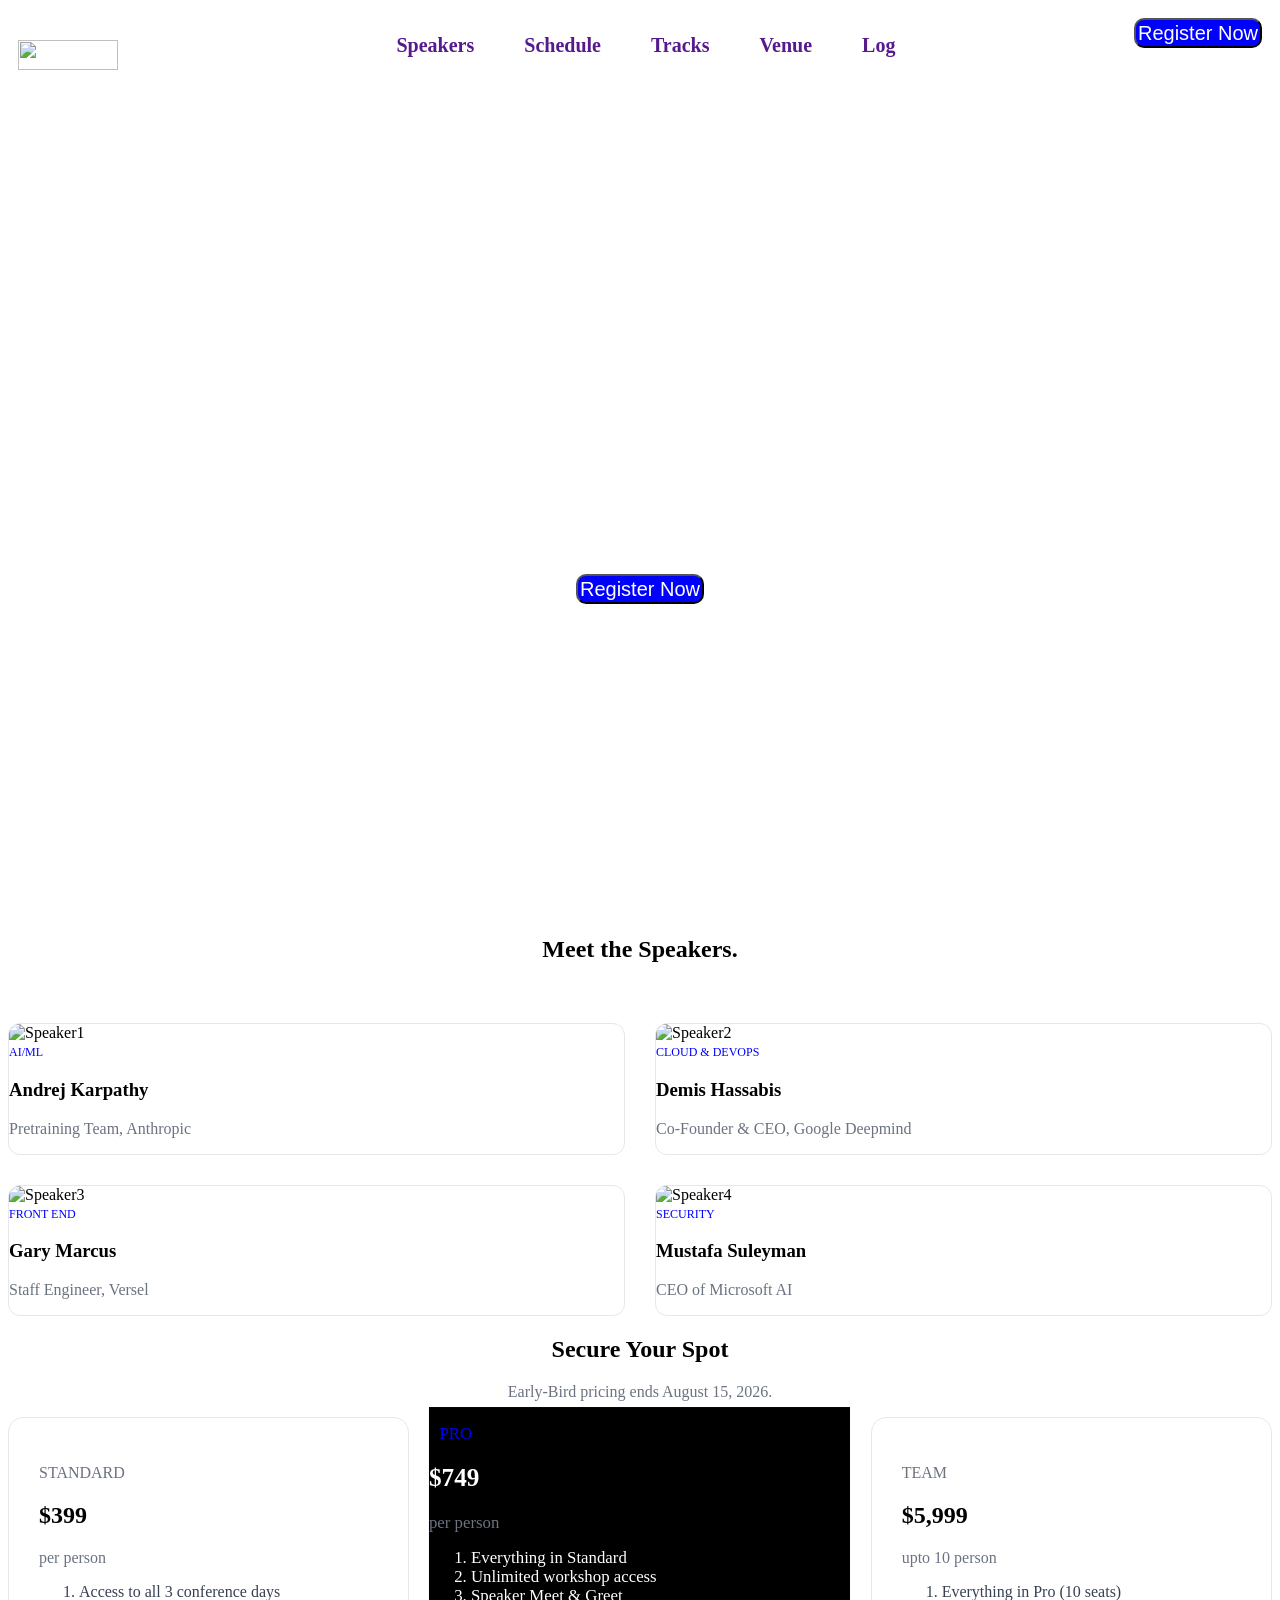
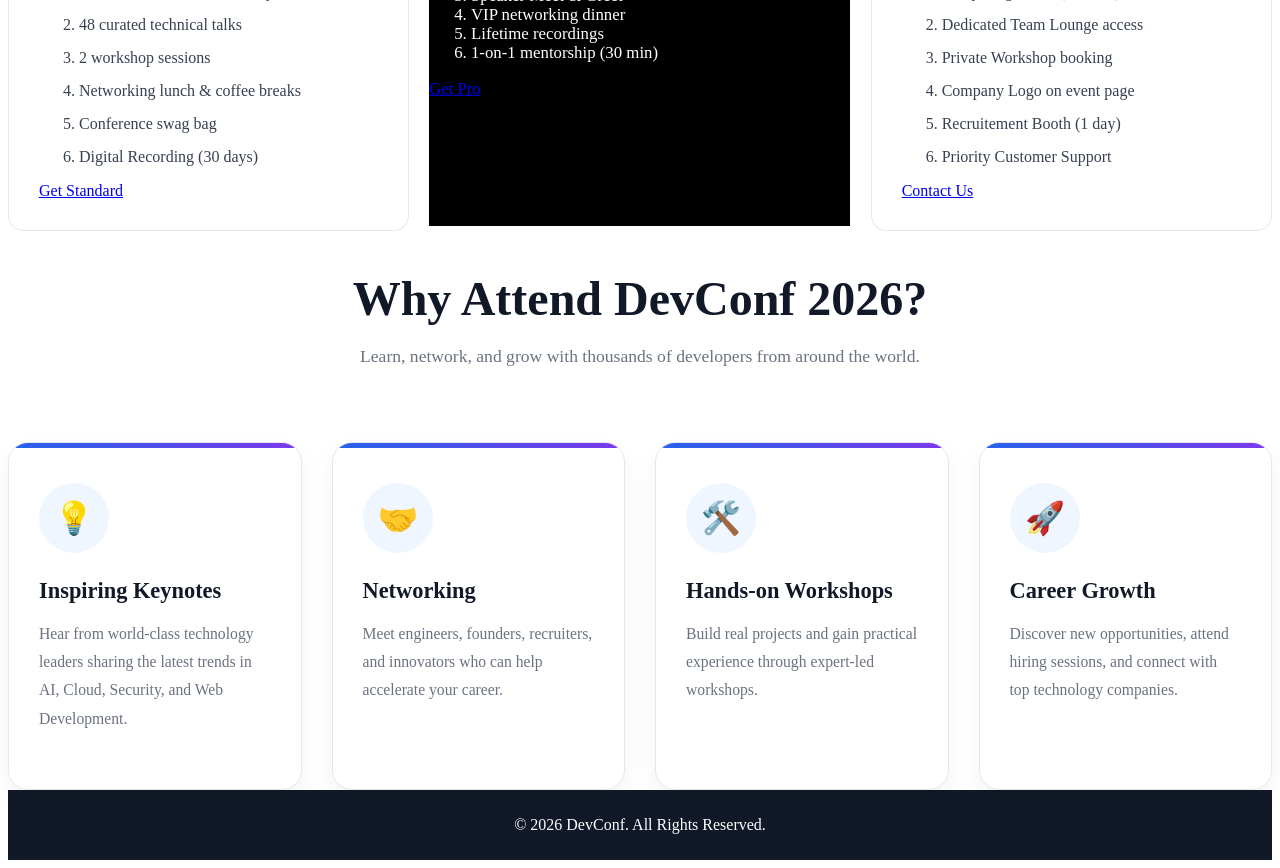
==== index.html @ b6ef661a "first commit" ====
<!DOCTYPE html>
<html lang="en">
<head>
    <meta charset="UTF-8">
    <meta name="viewport" content="width=device-width, initial-scale=1.0">
    <title>Development Conference 2026</title>
    <link rel="preconnect" href="https://fonts.googleapis.com">
<link rel="preconnect" href="https://fonts.gstatic.com" crossorigin>
<link href="https://fonts.googleapis.com/css2?family=Open+Sans:ital,wght@0,300..800;1,300..800&display=swap" rel="stylesheet">
    
<link rel="stylesheet" href="style.css">
</head>


<body>
    <!--Navbar Section -->
    <header>
        <div class="navbar">
            <nav>
                <h5><img src="./image/logo.png" alt "logo"></h5>
                <ul>
                    <li><a href="">Speakers</a></li>
                    <li><a href="">Schedule</a></li>
                    <li><a href="">Tracks</a></li>
                    <li><a href="">Venue</a></li>
                    <li><a href="">Log</a></li>
                </ul>
                <button>Register Now</button>
            </nav>
        </div>
    </header>

    <!--Navbar section ends-->

</section>

<!-- Banner (Hero Section)-->

     <section class="banner">
        <div class="banner-content">
            <h1>Code. <i> Connect.</i> Create</h1>
            <p class="paragraph-content">
                Join 4,000+ engineers, founders, and builders at the premier developer
                conference of 2026. Three days of cutting-edge talks, hands-on workshops, 
                and meaningful connections.</p>               
                <button>Register Now</button>
            
        </div>
    </section>

     <!-- Banner (Hero Section) Ends-->


<!-- Speaker Section-->
<section>
    <div>
        <h1 class="meet">Meet the Speakers.</h2>
        <div class="speaker-grid">
        
            <!--Speaker 1-->                
                <div class="speaker-column">
                    <img src="image/andrej.png" alt="Speaker1">
                    <div class="speaker-info">
                        <small>AI/ML</small>
                        <h3>Andrej Karpathy</h3>
                        <p>Pretraining Team, Anthropic</p>
                    </div>
                </div>

 <!--Speaker 2-->                
                <div class="speaker-column">
                    <img src="image/demis.png" alt="Speaker2">
                    <div class="speaker-info">
                        <small>CLOUD & DEVOPS</small>
                        <h3>Demis Hassabis</h3>
                        <p>Co-Founder & CEO, Google Deepmind</p>
                    </div>
                </div>

<!--Speaker 3-->                
                <div class="speaker-column">
                    <img src="image/gary.png" alt="Speaker3">
                    <div class="speaker-info">
                        <small>FRONT END</small>
                        <h3>Gary Marcus</h3>
                            <p>Staff Engineer, Versel</p>
                    </div>
                </div>
        <!--Speaker 4-->                
                <div class="speaker-column">
                    <img src="image/mustafa.png" alt="Speaker4">
                    <div class="speaker-info">
                        <small>SECURITY</small>
                        <h3>Mustafa Suleyman</h3>
                            <p>CEO of Microsoft AI</p>
                    </div>
                </div>


      </div>
    </div>
</section>
<!-- Speaker Section Ends-->

<!-- Pricing Section-->

<section>
    <div>
        <h1 class="center"> Secure Your Spot</h1>
        <p class="center-s">Early-Bird pricing ends August 15, 2026.</p>

            <div class="price-grid">

                <!-- Standard -->

                <div class="price-card">
                    <p><span class="highlight">STANDARD</span></p>
                    <h2>$399</h2>
                    <p><span class="highlight">per person</span>  </p>
                    <ol>
                        <li>Access to all 3 conference days</li>
                        <li>48 curated technical talks</li>
                        <li>2 workshop sessions</li>
                        <li>Networking lunch & coffee breaks</li>
                        <li>Conference swag bag</li>
                      <li>Digital Recording (30 days)</li>

                      </ol>

                    <a href="#"> Get Standard</a>

                </div>

  <!-- Pro -->

                <div class="back-black"> 
                     <p><span class="highlight-blue">PRO</span></p>
                    <h2>$749</h2>
                    <p><span class="highlight">per person</span>  </p>
                    
                    <ol>
                        <li>Everything in Standard</li>
                        <li>Unlimited workshop access</li>
                        <li>Speaker Meet & Greet</li>
                        <li>VIP networking dinner</li>
                        <li>Lifetime recordings</li>
                         <li>1-on-1 mentorship (30 min)</li>
                    </ol>
                    <a href="#"> Get Pro</a>

                </div>
<!-- TEAM-->

                <div class="price-card">
                     <p><span class="highlight">TEAM</span></p>
                    <h2>$5,999</h2>
                    <p><span class="highlight">upto 10 person</span>  </p>
                <ol>
                        <li>Everything in Pro (10 seats)</li>
                        <li>Dedicated Team Lounge access</li>
                        <li>Private Workshop booking</li>
                        <li>Company Logo on event page</li>
                         <li>Recruitement Booth (1 day)</li>
                        <li>Priority Customer Support</li>
                    </ol>               
                    <a href="#"> Contact Us</a>
                </div>

    </div>
</section>
<!-- Pricing Section-->

<!----Creative Section-->
<section class="why-attend">
    <div class="container">

        <div class="section-title">
            <h2>Why Attend DevConf 2026?</h2>
            <p>Learn, network, and grow with thousands of developers from around the world.</p>
        </div>

        <div class="benefits">

            <div class="benefit-card">
                <div class="icon">💡</div>
                <h3>Inspiring Keynotes</h3>
                <p>Hear from world-class technology leaders sharing the latest trends in AI, Cloud, Security, and Web Development.</p>
            </div>

            <div class="benefit-card">
                <div class="icon">🤝</div>
                <h3>Networking</h3>
                <p>Meet engineers, founders, recruiters, and innovators who can help accelerate your career.</p>
            </div>

            <div class="benefit-card">
                <div class="icon">🛠️</div>
                <h3>Hands-on Workshops</h3>
                <p>Build real projects and gain practical experience through expert-led workshops.</p>
            </div>

            <div class="benefit-card">
                <div class="icon">🚀</div>
                <h3>Career Growth</h3>
                <p>Discover new opportunities, attend hiring sessions, and connect with top technology companies.</p>
            </div>

        </div>

    </div>
</section>

<!---Creative Section ends-->


<!---Footer-->
<footer>
        <div>
            <p>
                © 2026 DevConf. All Rights Reserved.
            </p>
</div>
</footer>

<!---Footer Ends here-->
</body>
</html>
---- style.css ----
nav {
  background-color: #ffffff;
  display: flex;
  justify-content: space-between;
  padding: 10px 10px;
}

.navbar h5 img {
  width: 100px;
  height: 30px;
}

ul {
  display: flex;
  justify-content: space-around;
  color: #000000;
  background-color: #ffffff;
  list-style: none;
  gap: 50px;
}

ul li a {
  text-decoration: none;
  font-weight: bold;
  font-size: 20px;
}
button {
  height: 30px;
  background-color: blue;
  color: white;
  border-radius: 10px;
  font-size: 20px;
  padding: 2px 2px 2px 2px;
}
.banner {
  background-image: url(./image/banner.jpg);
  background-size: cover;
  background-repeat: no-repeat;
  justify-content: center;
  align-items: center;
  height: 90vh;
  width: 100%;
  position: relative;
  display: flex;
  text-align: center;
}
.banner-content {
  justify-content: center;
  align-items: center;
  color: white;
  position: absolute;
}
.paragraph-content {
  font-size: 20px;
  color: white;
  text-align: center;
  position: relative;
  max-width: 600px;
  z-index: 1;
}

.speaker-grid {
  margin-top: 60px;
  display: grid;
  grid-template-columns: repeat(2, 1fr);
  gap: 30px;
}
.meet {
  display: flex;
  justify-content: center;
  font-style: bold;
}

.speaker-column {
  border: 1px solid #e5e7eb;
  border-radius: 12px;
  overflow: hidden;
  transition: 0.3s;
}
small {
  font-size: 12px;
  color: blue;
}
speaker-info {
  padding: 25px;
}
.speaker-info p {
  color: #6b7280;
}

.price-grid {
  display: grid;
  grid-template-columns: repeat(3, 1fr);
  gap: 30px;
}
.price-card {
  background: #ffffff;
  border-radius: 15px;
  padding: 30px;
  border: 1px solid #e5e7eb;
}

.price-card ul {
  margin-bottom: 30px;
}

.price-card li {
  margin-bottom: 15px;
  color: #374151;
}
.back-black {
  margin-bottom: 15px;
  background-color: black;
  color: white;
  transform: scale(1.05);
}

.center {
  text-align: center;
}
.center-s {
  text-align: center;
  color: #6b7280;
}
.highlight {
  color: #6b7280;
  text-align: left;
}
.highlight-blue {
  color: blue;
  text-align: left;
  margin: 10px;
}
footer{
    background:#111827;
    color:#fff;
    text-align:center;
    padding:10px;
}


<!--------------creative-----------!>

/* ==========================
   WHY ATTEND SECTION
========================== */

.why-attend{
    padding:100px 8%;
    background:linear-gradient(180deg,#ffffff,#f7f9fc);
}

.why-attend .section-title{
    text-align:center;
    margin-bottom:70px;
}

.why-attend .section-title h2{
    font-size:3rem;
    color:#111827;
    margin-bottom:15px;
    font-weight:700;
}

.why-attend .section-title p{
    max-width:650px;
    margin:auto;
    color:#6b7280;
    font-size:1.1rem;
    line-height:1.8;
}

/* Cards */

.benefits{
    display:grid;
    grid-template-columns:repeat(auto-fit,minmax(260px,1fr));
    gap:30px;
}

.benefit-card{
    position:relative;
    overflow:hidden;

    padding:40px 30px;

    background:#ffffff;
    border-radius:20px;

    border:1px solid #e5e7eb;

    transition:.4s ease;

    box-shadow:
        0 10px 25px rgba(0,0,0,.05);
}

/* Gradient border */

.benefit-card::before{

    content:"";

    position:absolute;

    left:0;
    top:0;

    width:100%;
    height:5px;

    background:linear-gradient(
        90deg,
        #2563eb,
        #7c3aed
    );
}

/* Hover */

.benefit-card:hover{

    transform:translateY(-10px);

    box-shadow:
        0 20px 45px rgba(37,99,235,.15);
}

/* Icon */

.icon{

    width:70px;
    height:70px;

    display:flex;
    justify-content:center;
    align-items:center;

    font-size:2rem;

    color:#2563eb;

    background:#eff6ff;

    border-radius:50%;

    margin-bottom:25px;
}

.benefit-card h3{

    margin-bottom:15px;

    font-size:1.4rem;

    color:#111827;
}

.benefit-card p{

    color:#6b7280;

    line-height:1.8;

    font-size:.98rem;
}

/* Responsive */

@media(max-width:768px){

    .why-attend{

        padding:70px 25px;
    }

    .why-attend .section-title h2{

        font-size:2.3rem;
    }

}
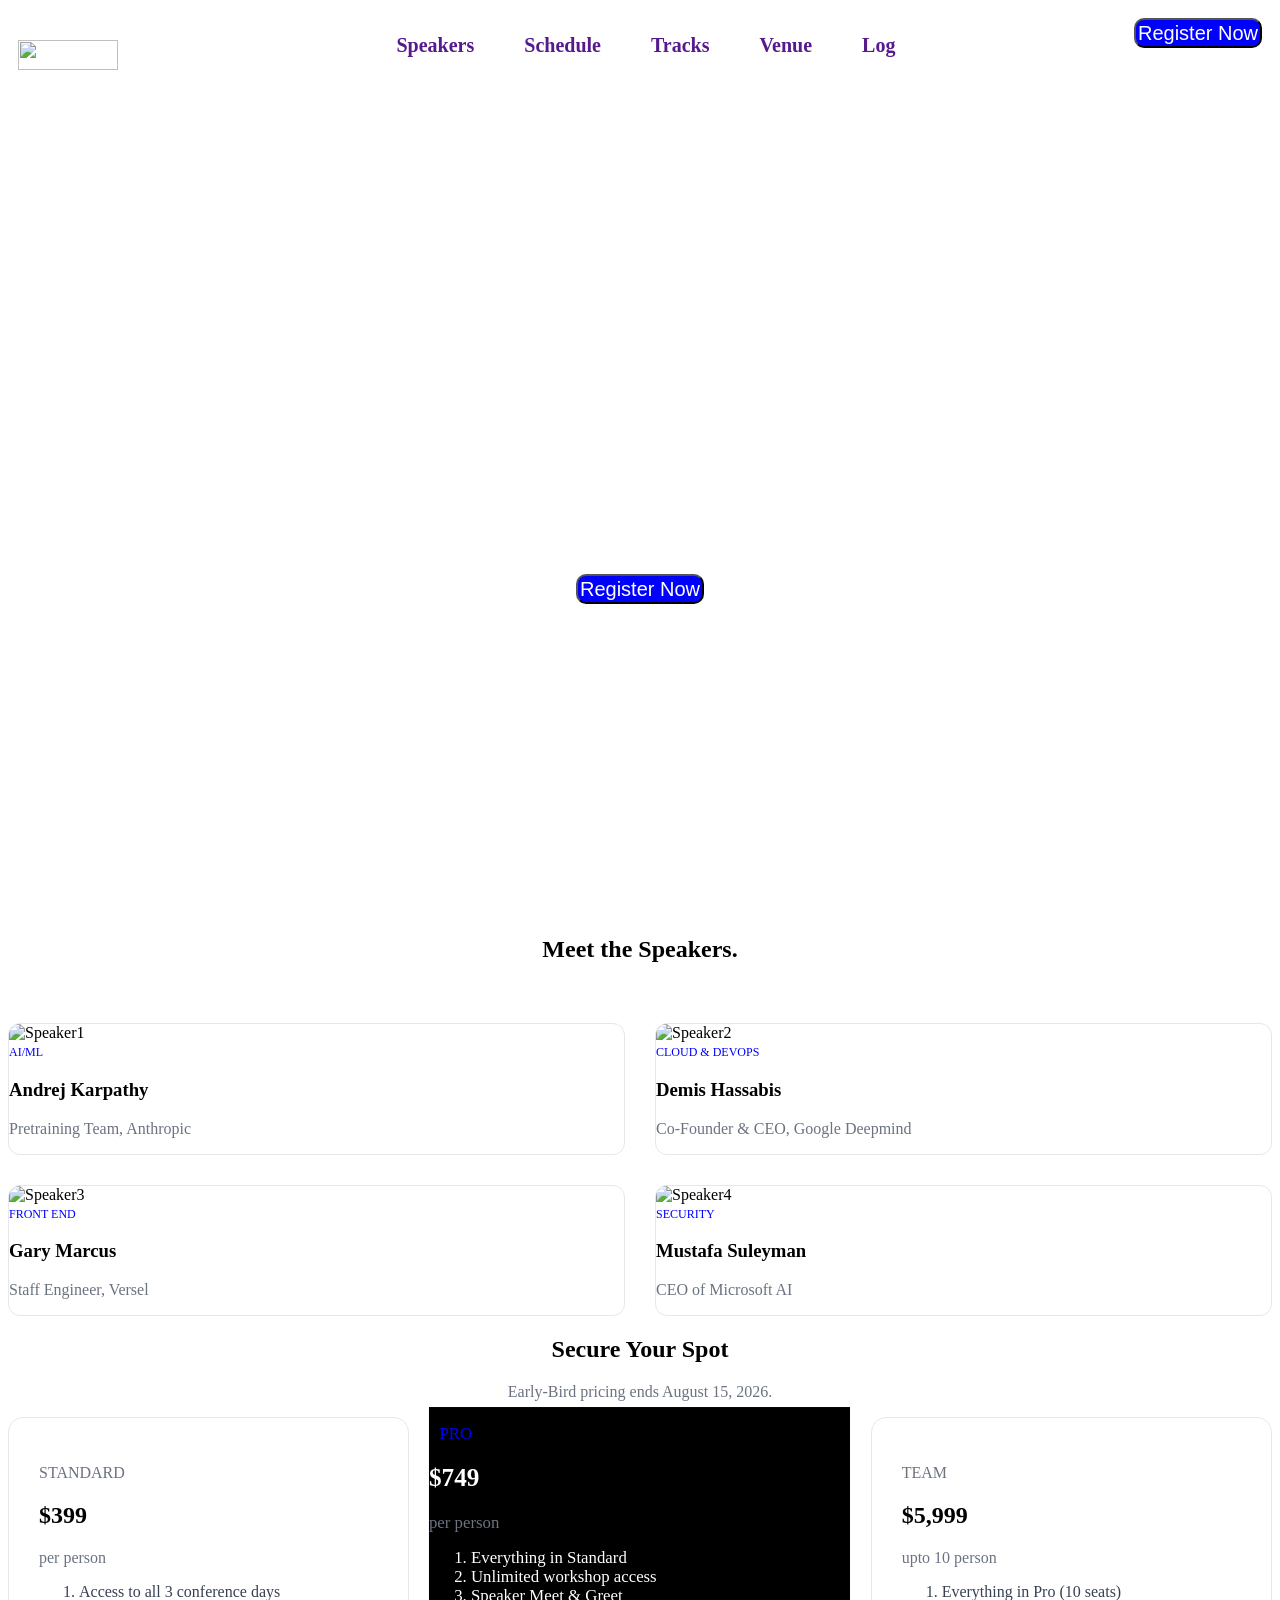
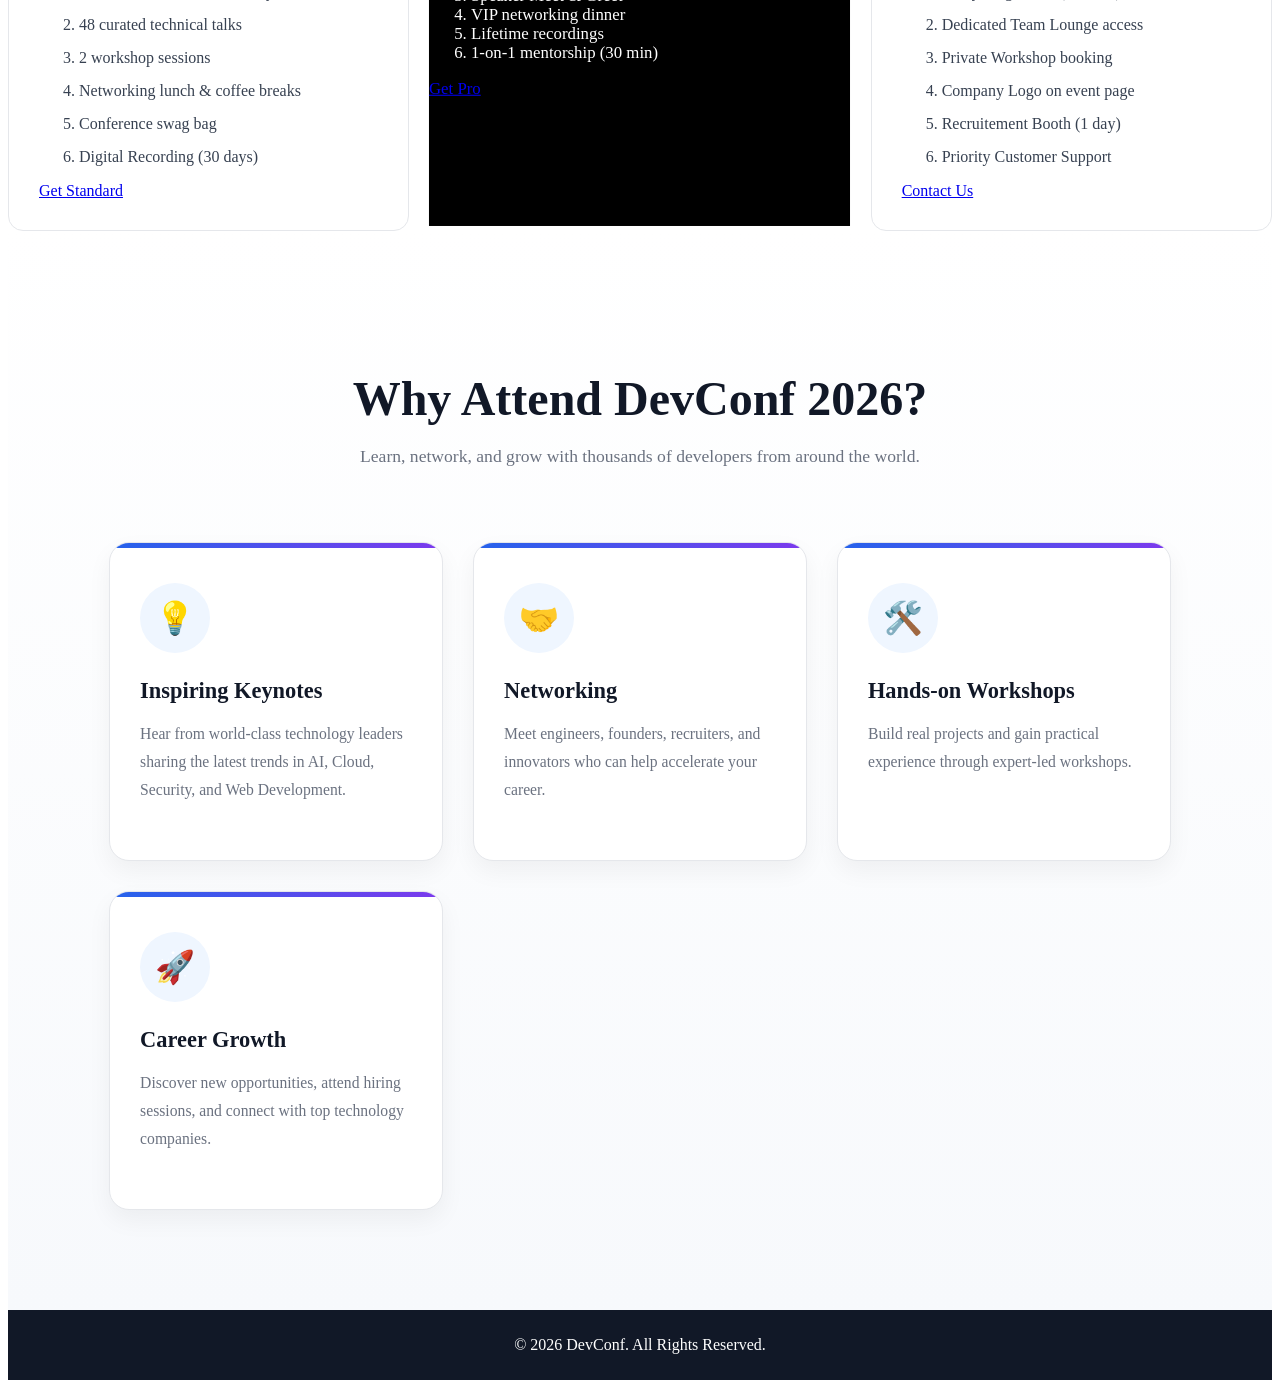
==== commit d394c1cd: "first commit" ====
--- a/index.html
+++ b/index.html
@@ -8,7 +8,7 @@
 <link rel="preconnect" href="https://fonts.gstatic.com" crossorigin>
 <link href="https://fonts.googleapis.com/css2?family=Open+Sans:ital,wght@0,300..800;1,300..800&display=swap" rel="stylesheet">
     
-<link rel="stylesheet" href="style.css">
+<link rel="stylesheet" href="./style.css">
 </head>
 
 
@@ -59,7 +59,7 @@
         
             <!--Speaker 1-->                
                 <div class="speaker-column">
-                    <img src="image/andrej.png" alt="Speaker1">
+                    <img src="./image/andrej.png" alt="Speaker1">
                     <div class="speaker-info">
                         <small>AI/ML</small>
                         <h3>Andrej Karpathy</h3>
@@ -69,7 +69,7 @@
 
  <!--Speaker 2-->                
                 <div class="speaker-column">
-                    <img src="image/demis.png" alt="Speaker2">
+                    <img src="./image/demis.png" alt="Speaker2">
                     <div class="speaker-info">
                         <small>CLOUD & DEVOPS</small>
                         <h3>Demis Hassabis</h3>
@@ -79,7 +79,7 @@
 
 <!--Speaker 3-->                
                 <div class="speaker-column">
-                    <img src="image/gary.png" alt="Speaker3">
+                    <img src="./image/gary.png" alt="Speaker3">
                     <div class="speaker-info">
                         <small>FRONT END</small>
                         <h3>Gary Marcus</h3>
@@ -88,7 +88,7 @@
                 </div>
         <!--Speaker 4-->                
                 <div class="speaker-column">
-                    <img src="image/mustafa.png" alt="Speaker4">
+                    <img src="./image/mustafa.png" alt="Speaker4">
                     <div class="speaker-info">
                         <small>SECURITY</small>
                         <h3>Mustafa Suleyman</h3>
--- a/style.css
+++ b/style.css
@@ -139,7 +139,7 @@
 }
 
 
-<!--------------creative-----------!>
+
 
 /* ==========================
    WHY ATTEND SECTION
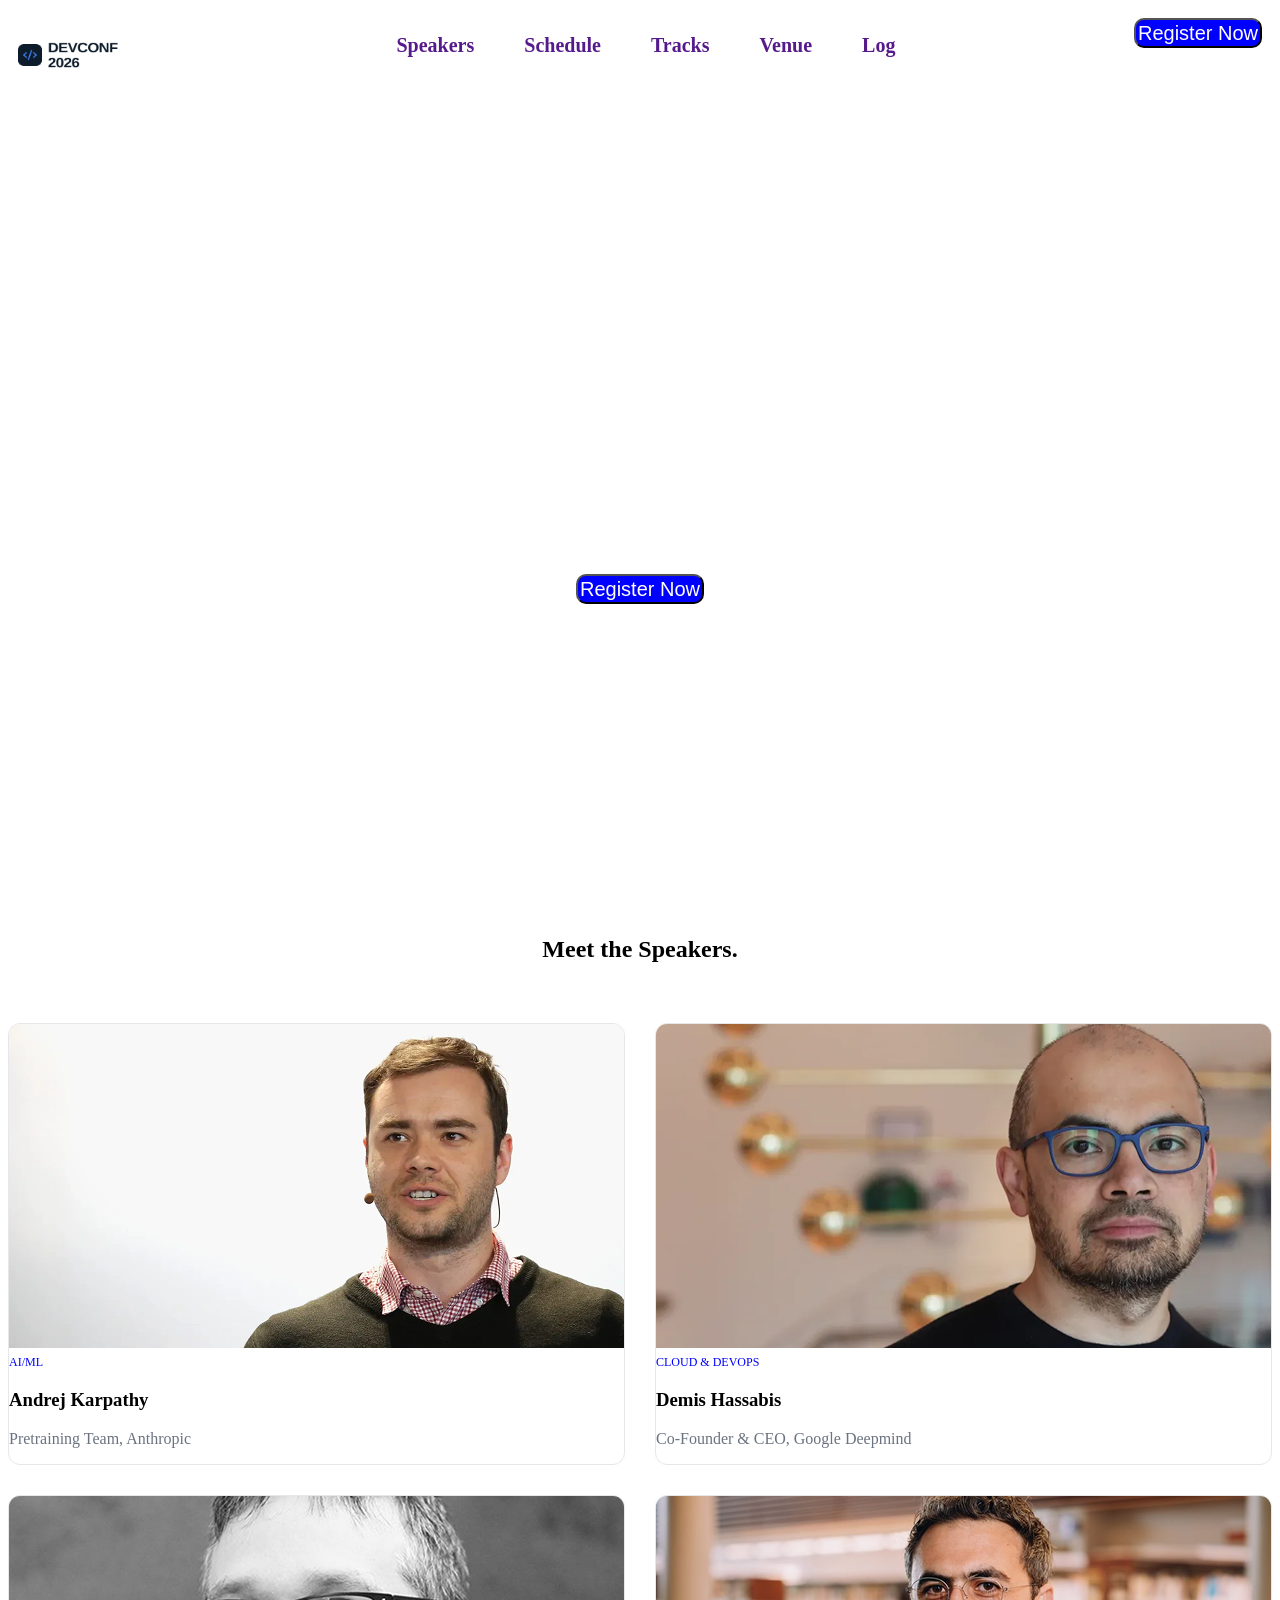
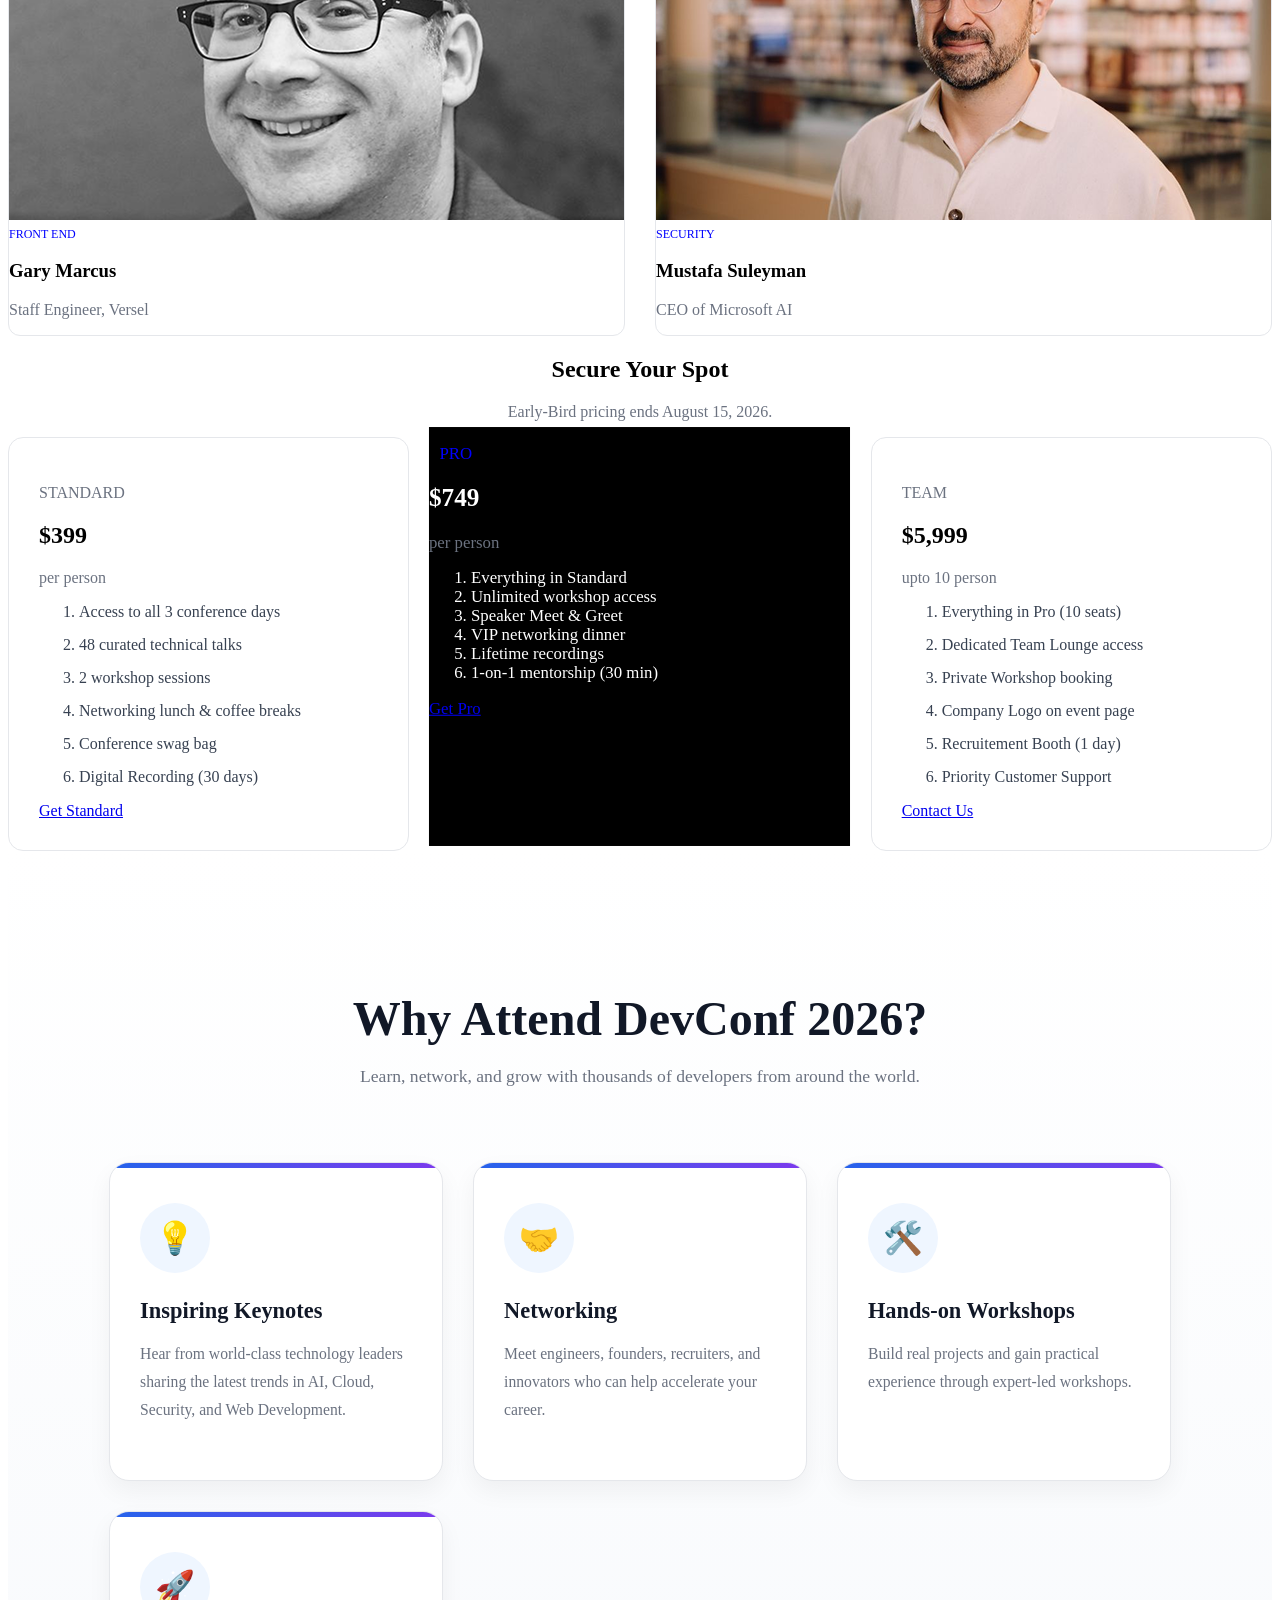
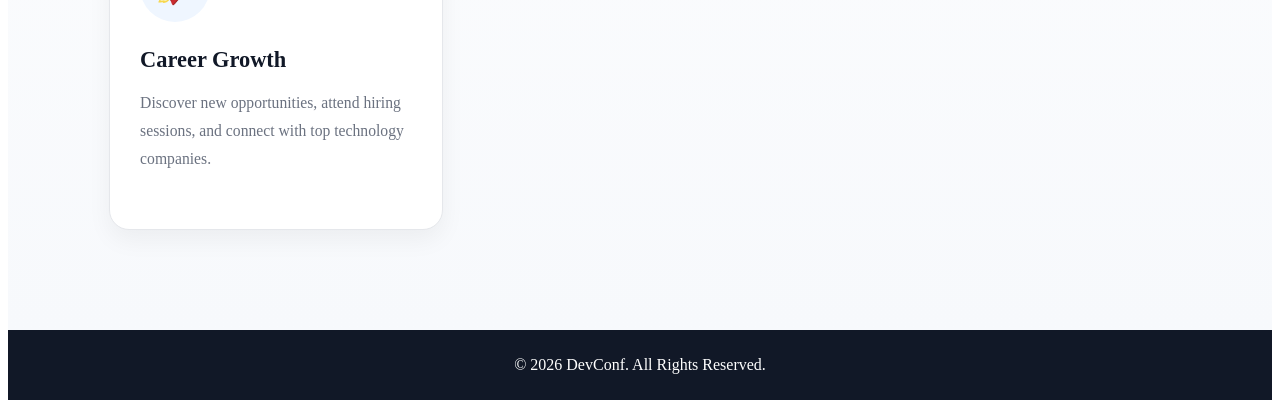
==== commit 5ca31f37: "first commit" ====
--- a/index.html
+++ b/index.html
@@ -17,7 +17,7 @@
     <header>
         <div class="navbar">
             <nav>
-                <h5><img src="./image/logo.png" alt "logo"></h5>
+                <h5><img src="./Image/logo.png" alt "logo"></h5>
                 <ul>
                     <li><a href="">Speakers</a></li>
                     <li><a href="">Schedule</a></li>
@@ -59,7 +59,7 @@
         
             <!--Speaker 1-->                
                 <div class="speaker-column">
-                    <img src="./image/andrej.png" alt="Speaker1">
+                    <img src="./Image/andrej.png" alt="Speaker1">
                     <div class="speaker-info">
                         <small>AI/ML</small>
                         <h3>Andrej Karpathy</h3>
@@ -69,7 +69,7 @@
 
  <!--Speaker 2-->                
                 <div class="speaker-column">
-                    <img src="./image/demis.png" alt="Speaker2">
+                    <img src="./Image/demis.png" alt="Speaker2">
                     <div class="speaker-info">
                         <small>CLOUD & DEVOPS</small>
                         <h3>Demis Hassabis</h3>
@@ -79,7 +79,7 @@
 
 <!--Speaker 3-->                
                 <div class="speaker-column">
-                    <img src="./image/gary.png" alt="Speaker3">
+                    <img src="./Image/gary.png" alt="Speaker3">
                     <div class="speaker-info">
                         <small>FRONT END</small>
                         <h3>Gary Marcus</h3>
@@ -88,7 +88,7 @@
                 </div>
         <!--Speaker 4-->                
                 <div class="speaker-column">
-                    <img src="./image/mustafa.png" alt="Speaker4">
+                    <img src="./Image/mustafa.png" alt="Speaker4">
                     <div class="speaker-info">
                         <small>SECURITY</small>
                         <h3>Mustafa Suleyman</h3>
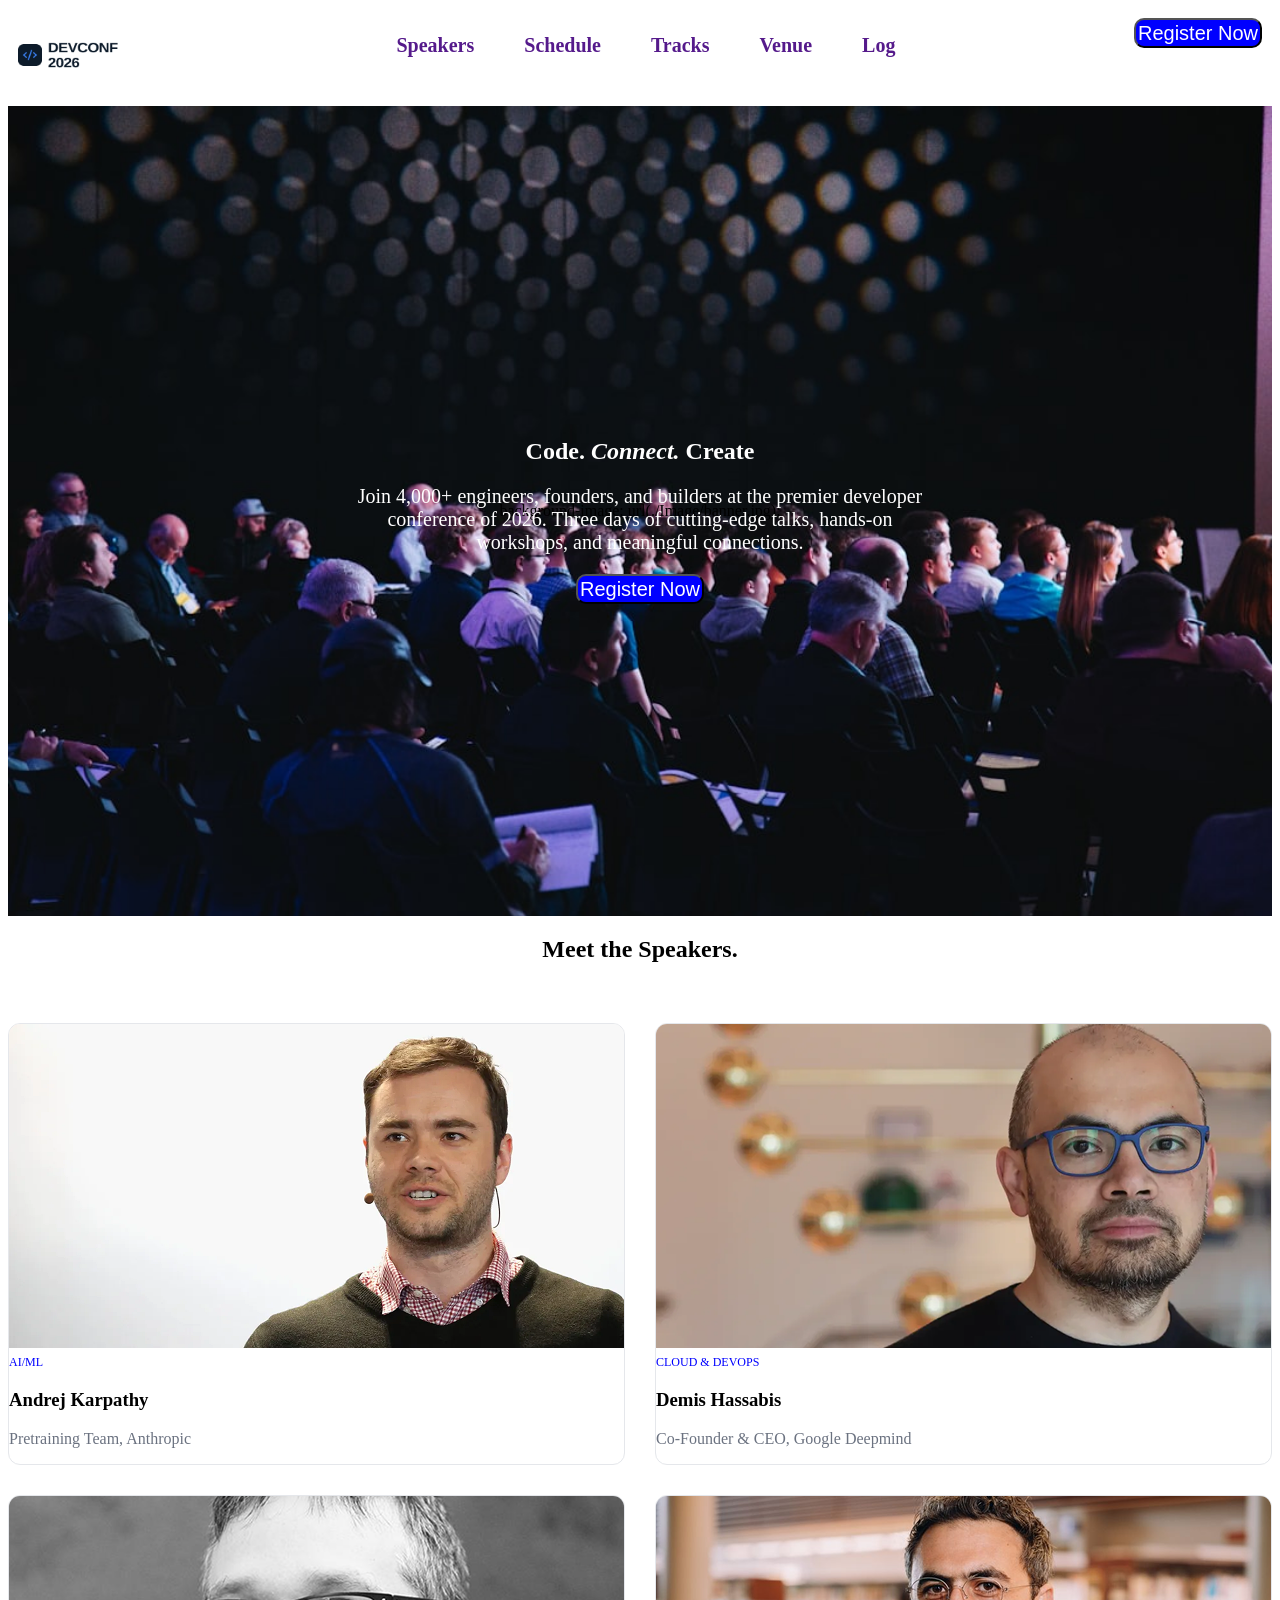
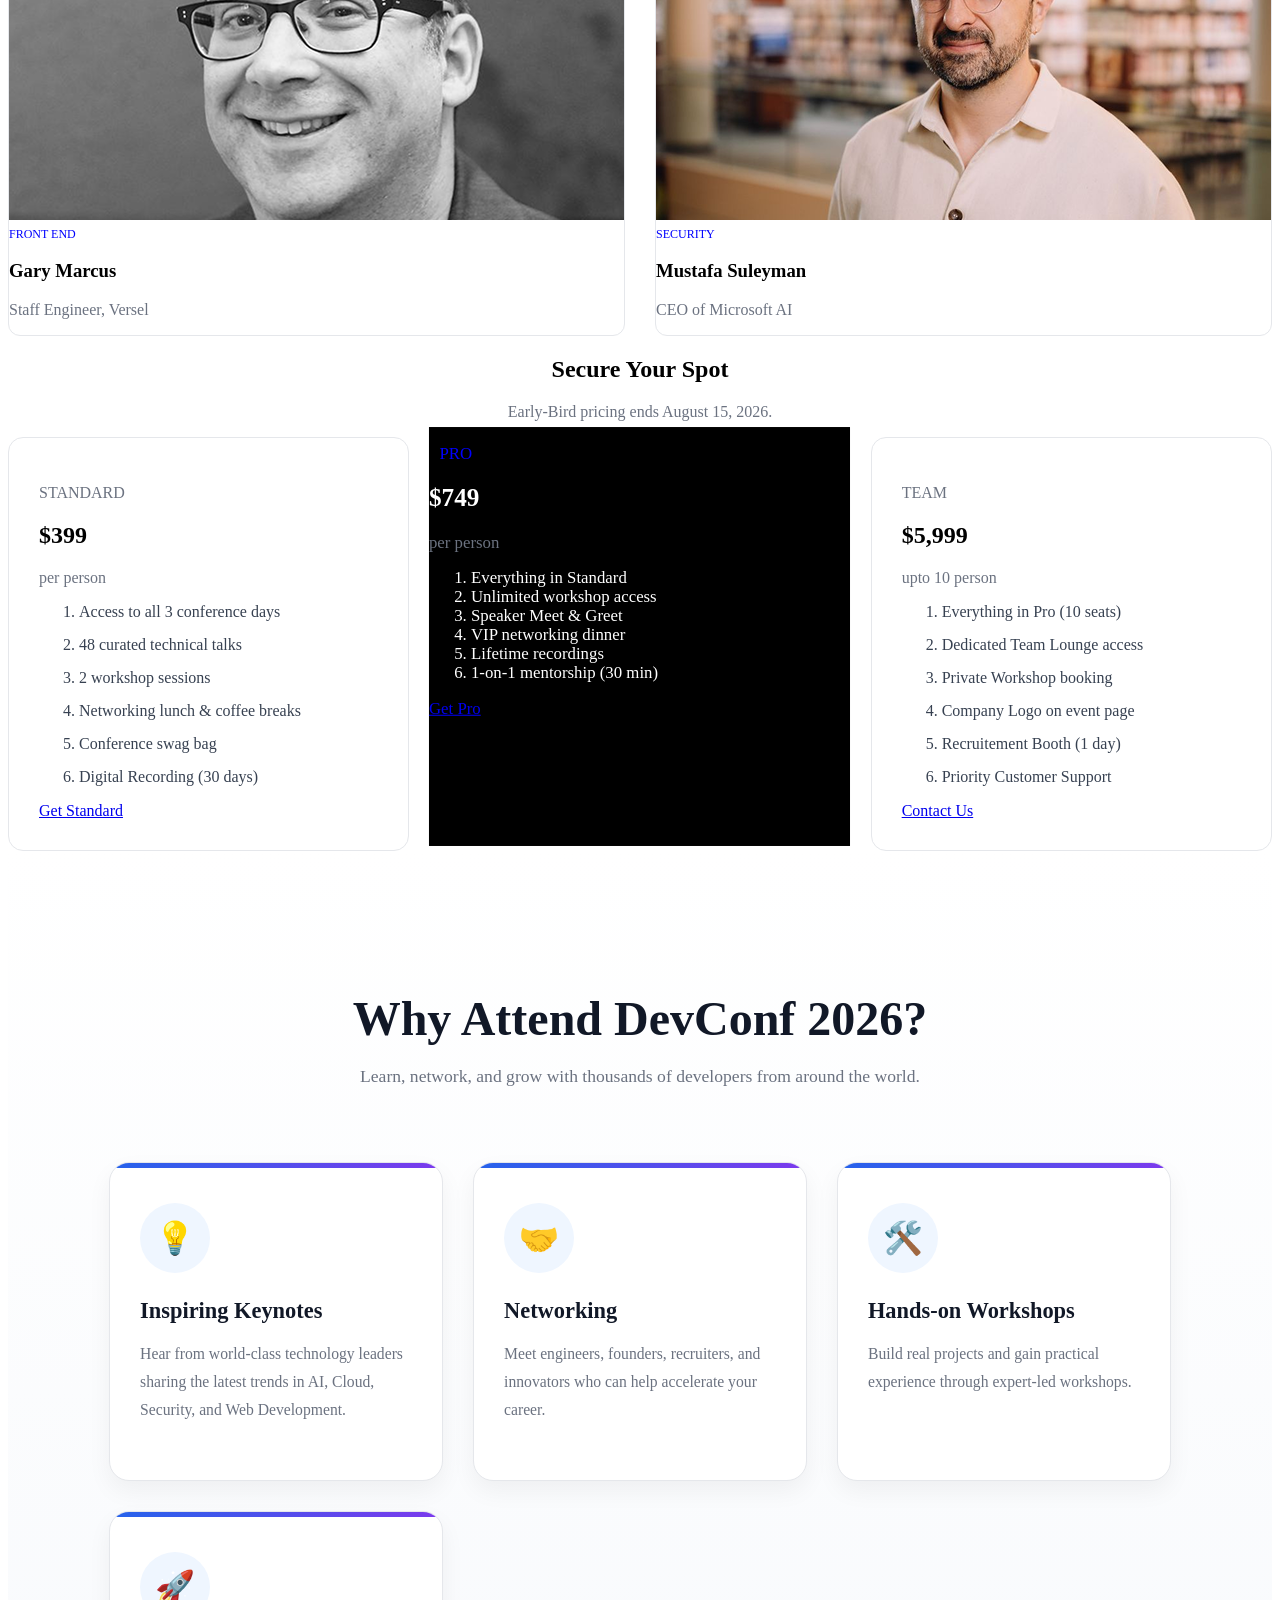
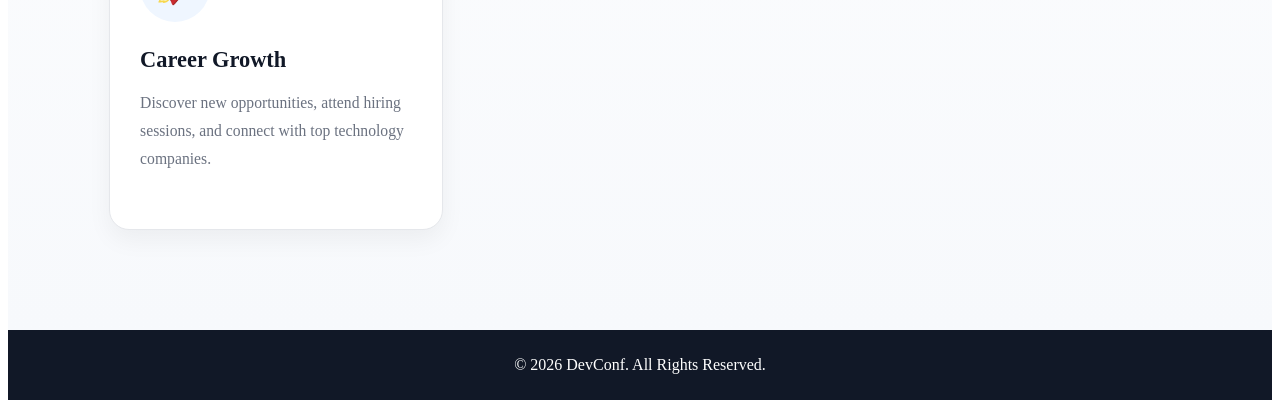
==== commit 543f8a1b: "first commit" ====
--- a/index.html
+++ b/index.html
@@ -37,6 +37,7 @@
 <!-- Banner (Hero Section)-->
 
      <section class="banner">
+        background-image: url(./Image/banner.jpg);
         <div class="banner-content">
             <h1>Code. <i> Connect.</i> Create</h1>
             <p class="paragraph-content">
--- a/style.css
+++ b/style.css
@@ -33,7 +33,7 @@
   padding: 2px 2px 2px 2px;
 }
 .banner {
-  background-image: url(./image/banner.jpg);
+  background-image: url(./Image/banner.jpg);
   background-size: cover;
   background-repeat: no-repeat;
   justify-content: center;
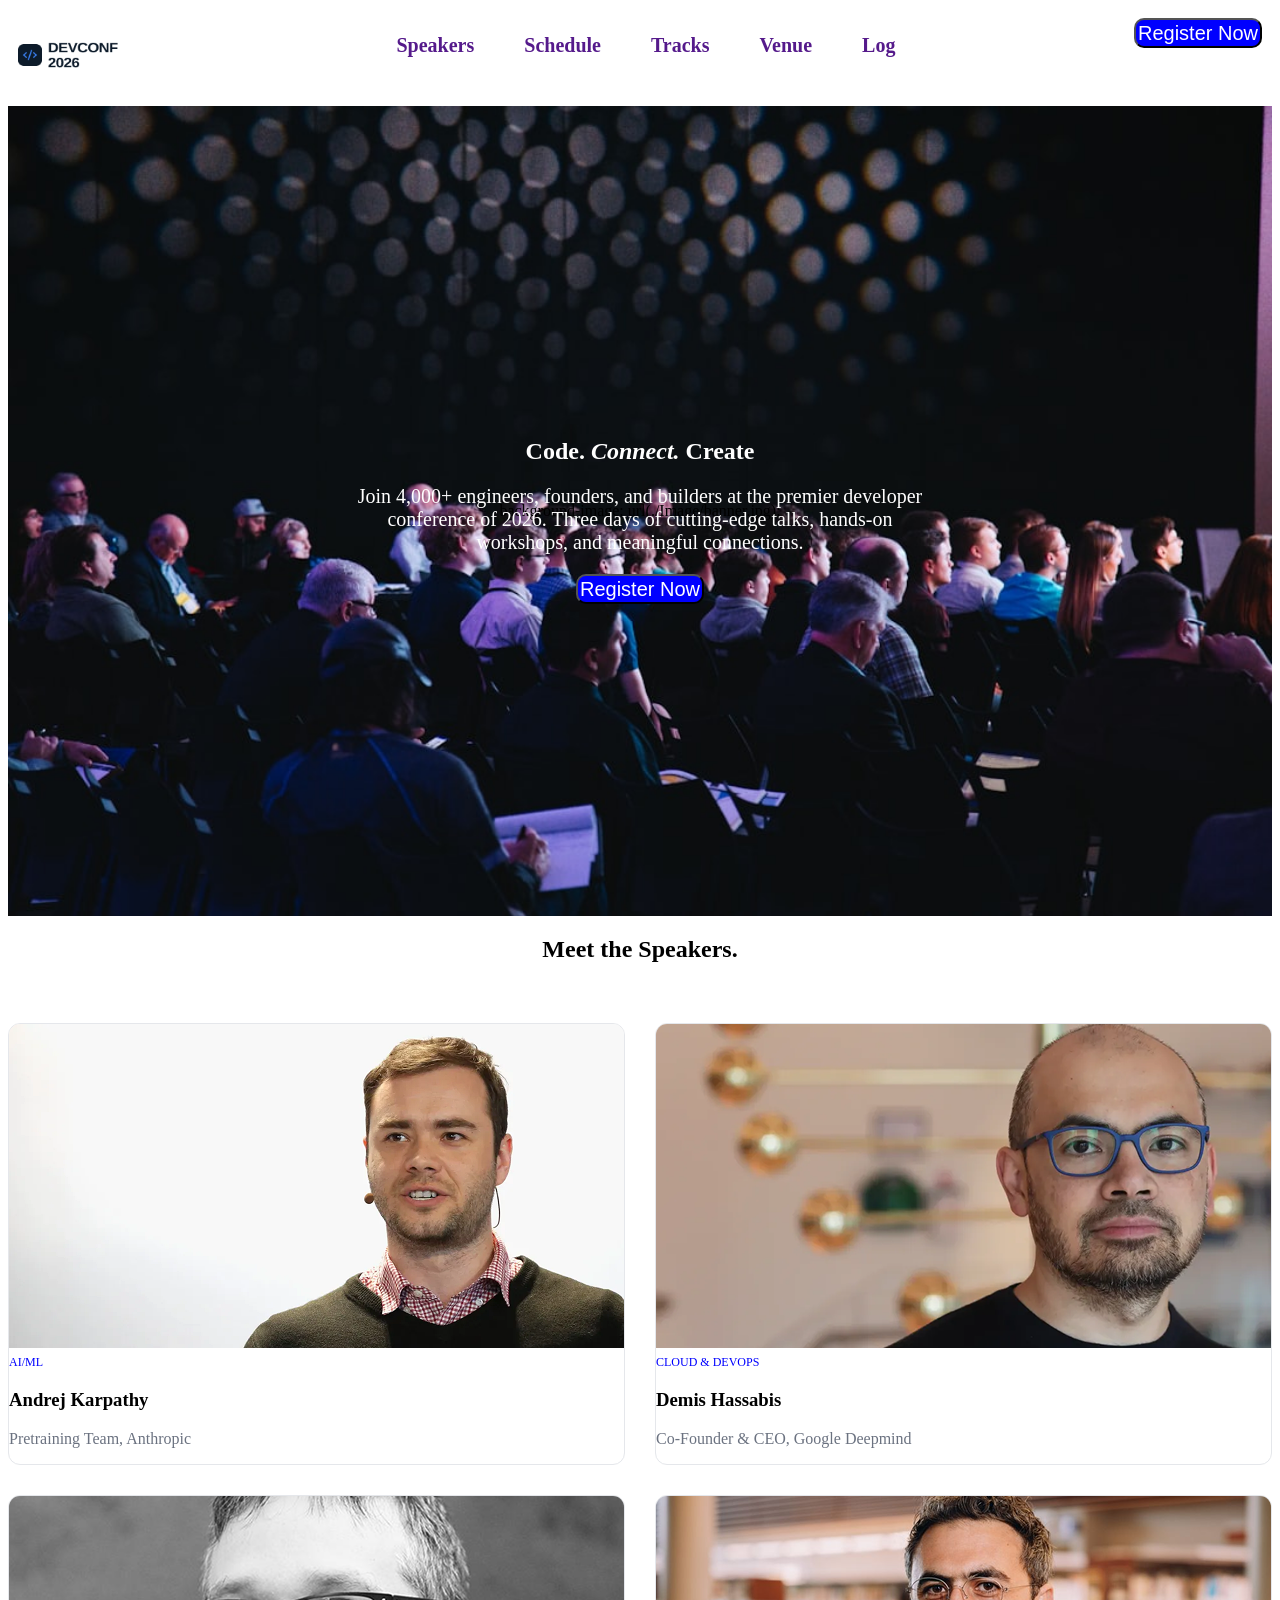
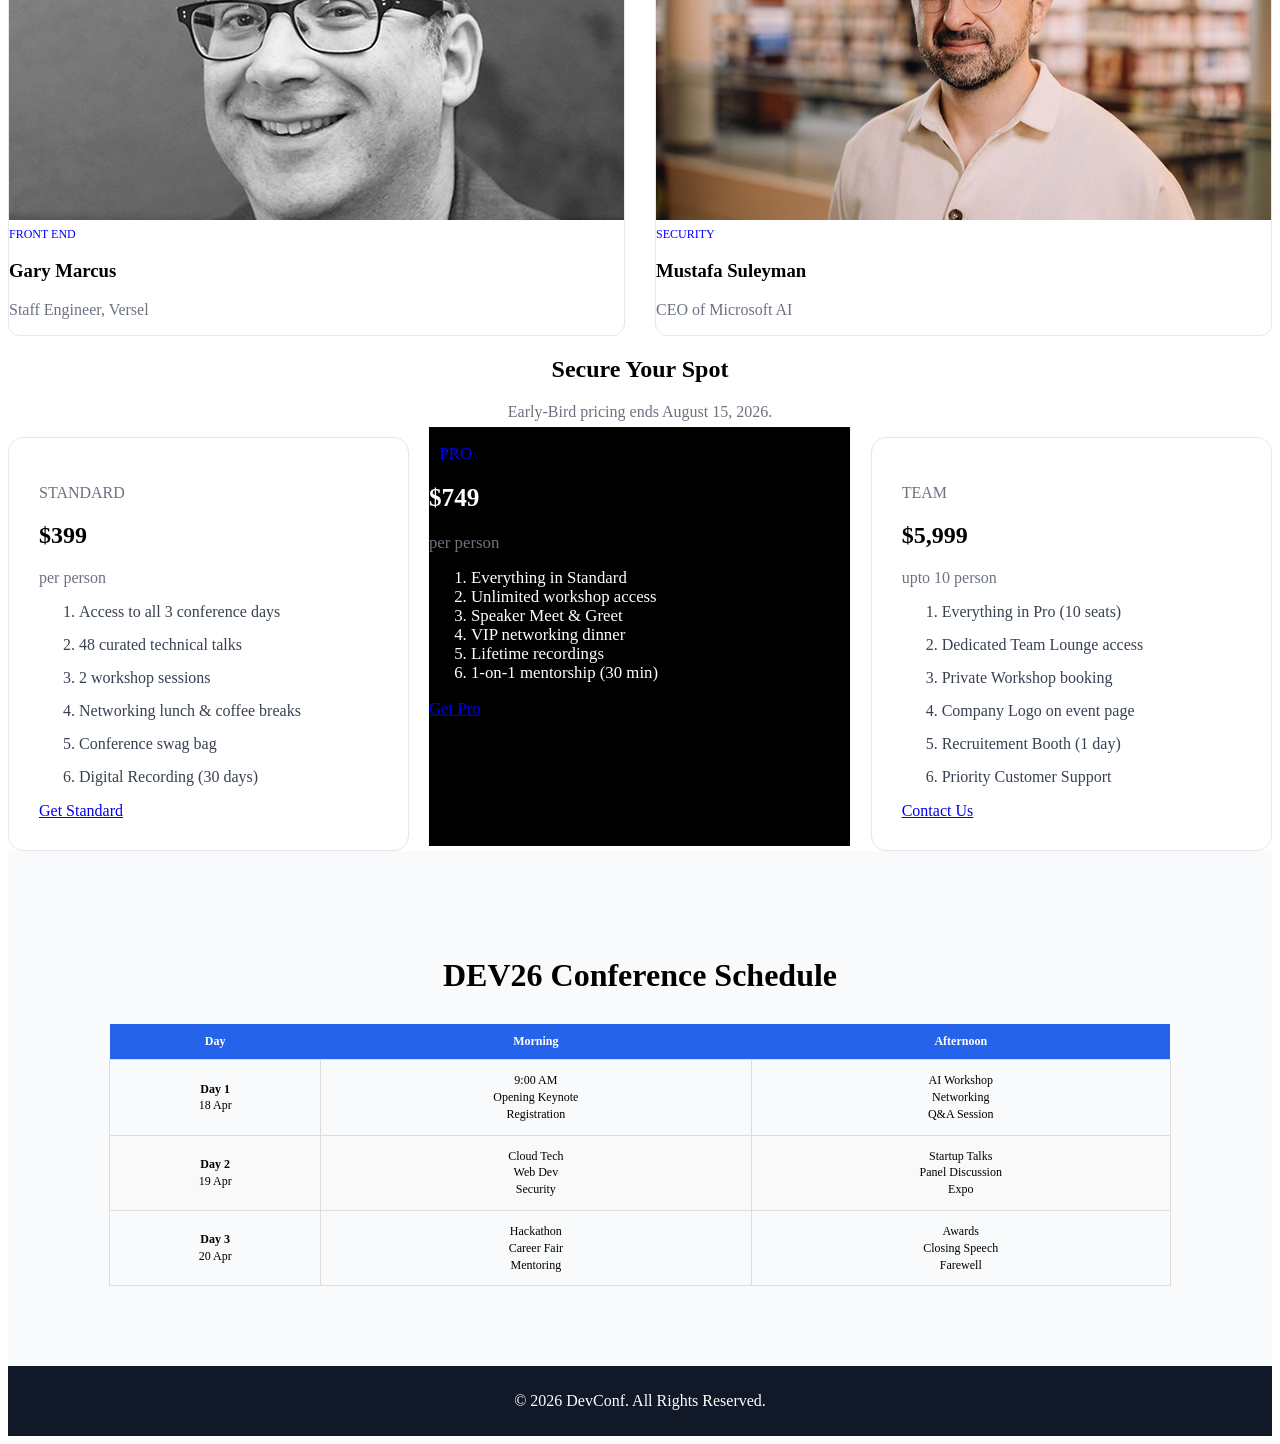
==== commit 2d15115b: "first commit" ====
--- a/index.html
+++ b/index.html
@@ -38,7 +38,7 @@
 
      <section class="banner">
         background-image: url(./Image/banner.jpg);
-        <div class="banner-content">
+               <div class="banner-content">
             <h1>Code. <i> Connect.</i> Create</h1>
             <p class="paragraph-content">
                 Join 4,000+ engineers, founders, and builders at the premier developer
@@ -172,45 +172,77 @@
 <!-- Pricing Section-->
 
 <!----Creative Section-->
-<section class="why-attend">
+<!-- ======================
+      DEV26 Schedule
+====================== -->
+
+<section class="schedule" id="schedule">
+
     <div class="container">
 
-        <div class="section-title">
-            <h2>Why Attend DevConf 2026?</h2>
-            <p>Learn, network, and grow with thousands of developers from around the world.</p>
-        </div>
-
-        <div class="benefits">
-
-            <div class="benefit-card">
-                <div class="icon">💡</div>
-                <h3>Inspiring Keynotes</h3>
-                <p>Hear from world-class technology leaders sharing the latest trends in AI, Cloud, Security, and Web Development.</p>
-            </div>
-
-            <div class="benefit-card">
-                <div class="icon">🤝</div>
-                <h3>Networking</h3>
-                <p>Meet engineers, founders, recruiters, and innovators who can help accelerate your career.</p>
-            </div>
-
-            <div class="benefit-card">
-                <div class="icon">🛠️</div>
-                <h3>Hands-on Workshops</h3>
-                <p>Build real projects and gain practical experience through expert-led workshops.</p>
-            </div>
-
-            <div class="benefit-card">
-                <div class="icon">🚀</div>
-                <h3>Career Growth</h3>
-                <p>Discover new opportunities, attend hiring sessions, and connect with top technology companies.</p>
-            </div>
-
-        </div>
+        <h2>DEV26 Conference Schedule</h2>
+
+        <table class="schedule-table">
+
+            <thead>
+                <tr>
+                    <th>Day</th>
+                    <th>Morning</th>
+                    <th>Afternoon</th>
+                </tr>
+            </thead>
+
+            <tbody>
+
+                <tr>
+                    <td><strong>Day 1</strong><br>18 Apr</td>
+                    <td>
+                        9:00 AM<br>
+                        Opening Keynote<br>
+                        Registration
+                    </td>
+                    <td>
+                        AI Workshop<br>
+                        Networking<br>
+                        Q&A Session
+                    </td>
+                </tr>
+
+                <tr>
+                    <td><strong>Day 2</strong><br>19 Apr</td>
+                    <td>
+                        Cloud Tech<br>
+                        Web Dev<br>
+                        Security
+                    </td>
+                    <td>
+                        Startup Talks<br>
+                        Panel Discussion<br>
+                        Expo
+                    </td>
+                </tr>
+
+                <tr>
+                    <td><strong>Day 3</strong><br>20 Apr</td>
+                    <td>
+                        Hackathon<br>
+                        Career Fair<br>
+                        Mentoring
+                    </td>
+                    <td>
+                        Awards<br>
+                        Closing Speech<br>
+                        Farewell
+                    </td>
+                </tr>
+
+            </tbody>
+
+        </table>
 
     </div>
-</section>
-
+
+</section>
 <!---Creative Section ends-->
 
 
--- a/style.css
+++ b/style.css
@@ -139,145 +139,40 @@
 }
 
 
-
-
-/* ==========================
-   WHY ATTEND SECTION
-========================== */
-
-.why-attend{
-    padding:100px 8%;
-    background:linear-gradient(180deg,#ffffff,#f7f9fc);
+.schedule{
+    padding:80px 8%;
+    background:#f8fafc;
 }
 
-.why-attend .section-title{
+.schedule h2{
     text-align:center;
-    margin-bottom:70px;
+    margin-bottom:30px;
+    font-size:2rem;
 }
 
-.why-attend .section-title h2{
-    font-size:3rem;
-    color:#111827;
-    margin-bottom:15px;
-    font-weight:700;
+.schedule-table{
+    width:100%;
+    border-collapse:collapse;
+    text-align:center;
+    font-size:12px;          /* Very small font */
 }
 
-.why-attend .section-title p{
-    max-width:650px;
-    margin:auto;
-    color:#6b7280;
-    font-size:1.1rem;
-    line-height:1.8;
+.schedule-table th{
+    background:#2563eb;
+    color:#fff;
+    padding:10px;
 }
 
-/* Cards */
-
-.benefits{
-    display:grid;
-    grid-template-columns:repeat(auto-fit,minmax(260px,1fr));
-    gap:30px;
+.schedule-table td{
+    border:1px solid #ddd;
+    padding:12px 8px;
+    line-height:1.4;
 }
 
-.benefit-card{
-    position:relative;
-    overflow:hidden;
-
-    padding:40px 30px;
-
-    background:#ffffff;
-    border-radius:20px;
-
-    border:1px solid #e5e7eb;
-
-    transition:.4s ease;
-
-    box-shadow:
-        0 10px 25px rgba(0,0,0,.05);
+.schedule-table tr:nth-child(even){
+    background:#f9f9f9;
 }
 
-/* Gradient border */
-
-.benefit-card::before{
-
-    content:"";
-
-    position:absolute;
-
-    left:0;
-    top:0;
-
-    width:100%;
-    height:5px;
-
-    background:linear-gradient(
-        90deg,
-        #2563eb,
-        #7c3aed
-    );
-}
-
-/* Hover */
-
-.benefit-card:hover{
-
-    transform:translateY(-10px);
-
-    box-shadow:
-        0 20px 45px rgba(37,99,235,.15);
-}
-
-/* Icon */
-
-.icon{
-
-    width:70px;
-    height:70px;
-
-    display:flex;
-    justify-content:center;
-    align-items:center;
-
-    font-size:2rem;
-
-    color:#2563eb;
-
-    background:#eff6ff;
-
-    border-radius:50%;
-
-    margin-bottom:25px;
-}
-
-.benefit-card h3{
-
-    margin-bottom:15px;
-
-    font-size:1.4rem;
-
-    color:#111827;
-}
-
-.benefit-card p{
-
-    color:#6b7280;
-
-    line-height:1.8;
-
-    font-size:.98rem;
-}
-
-/* Responsive */
-
-@media(max-width:768px){
-
-    .why-attend{
-
-        padding:70px 25px;
-    }
-
-    .why-attend .section-title h2{
-
-        font-size:2.3rem;
-    }
-
+.schedule-table tr:hover{
+    background:#eef4ff;
 }
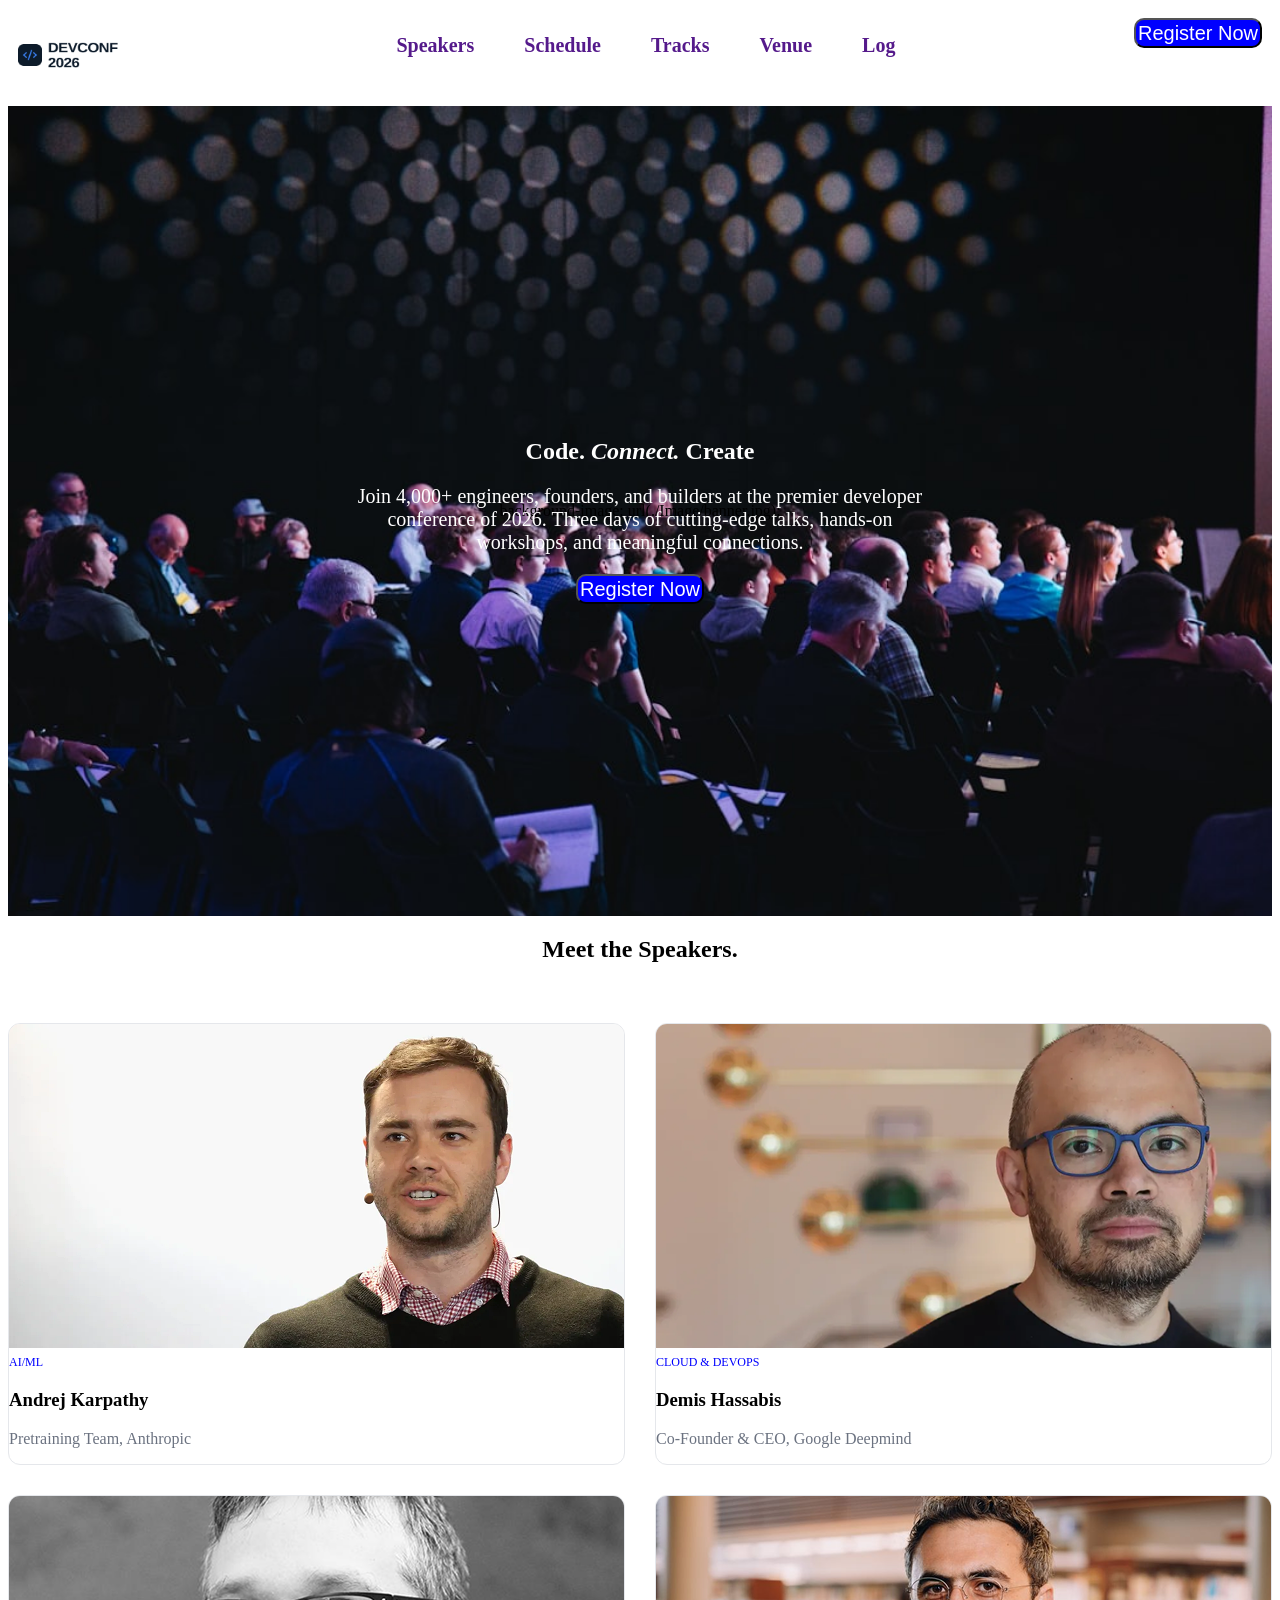
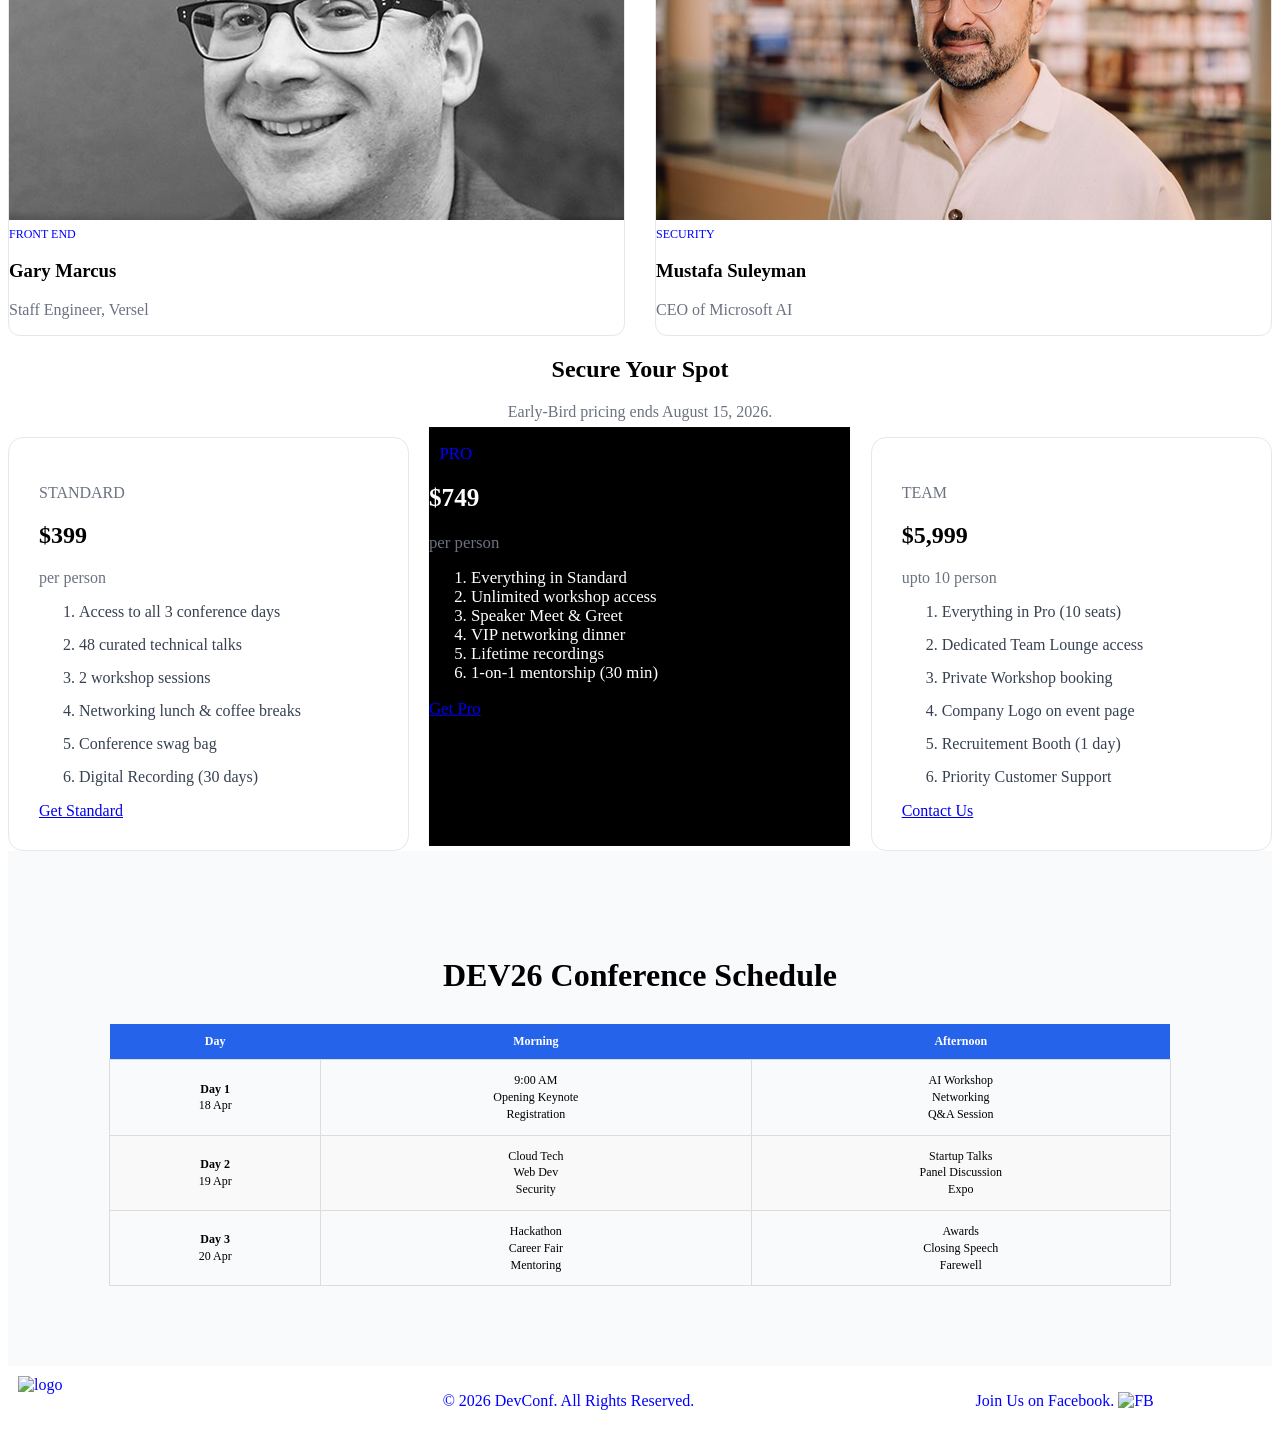
==== commit 081190c4: "first commit" ====
--- a/index.html
+++ b/index.html
@@ -247,12 +247,22 @@
 
 
 <!---Footer-->
-<footer>
-        <div>
+<footer class="footer-design">
+       
+    <div>
+        <img src="./image/logo.png" alt=" logo">
+    </div>
+    
+    <div>
             <p>
                 © 2026 DevConf. All Rights Reserved.
             </p>
 </div>
+<div>
+    <p class="footer-p">Join Us on Facebook.    
+    <img src="./image/logo2.png" alt=" FB">
+    </p>
+    </div>
 </footer>
 
 <!---Footer Ends here-->
--- a/style.css
+++ b/style.css
@@ -131,13 +131,26 @@
   text-align: left;
   margin: 10px;
 }
-footer{
-    background:#111827;
-    color:#fff;
-    text-align:center;
+.footer-design{
+  display:grid;
+   grid-template-columns: repeat(3, 1fr);
+  gap: 30px;
+  background-color: e4e6ea;;
+    
+    color:blue;
+    justify-content: space-between;
     padding:10px;
 }
+.footer-design img{
+  width: 80px;
+  height: 30px;
+}
 
+.footer-p{
+text-align: center;
+text-decoration: solid;
+font: size 50px;;
+}
 
 .schedule{
     padding:80px 8%;
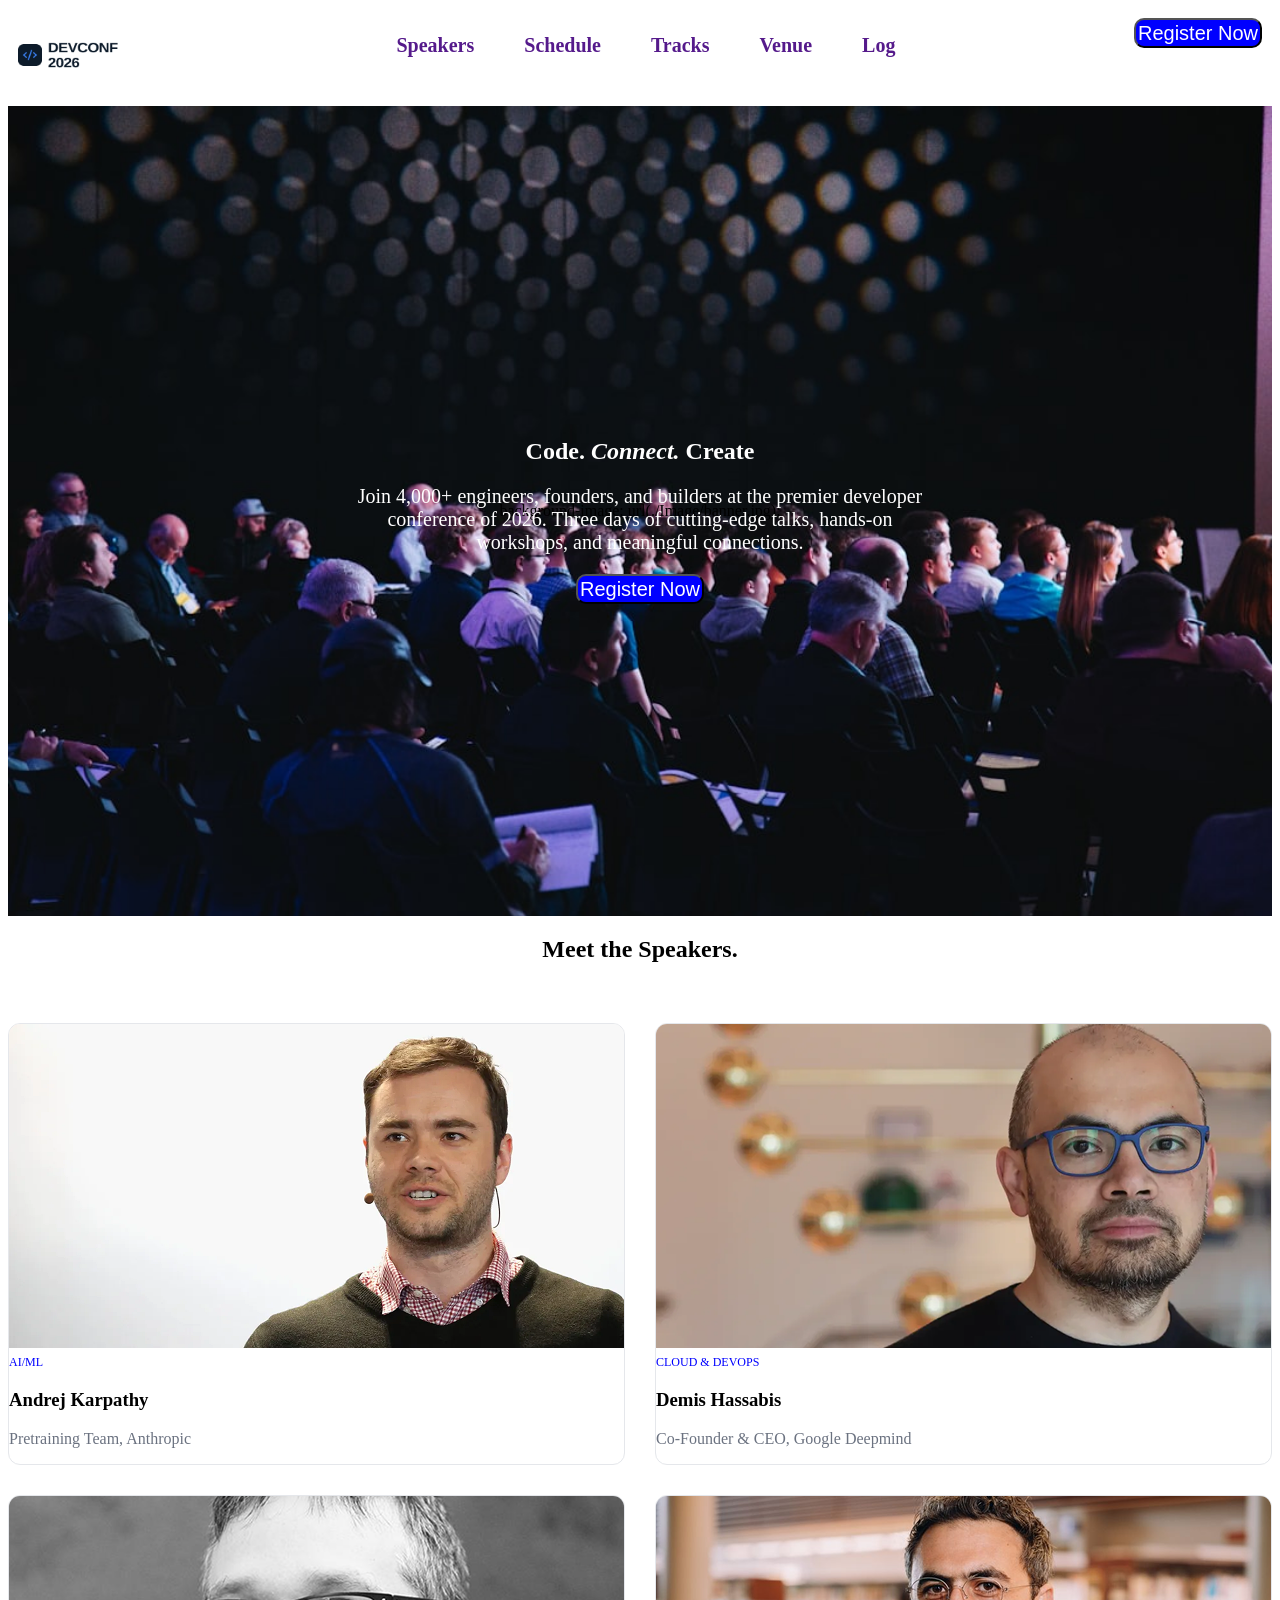
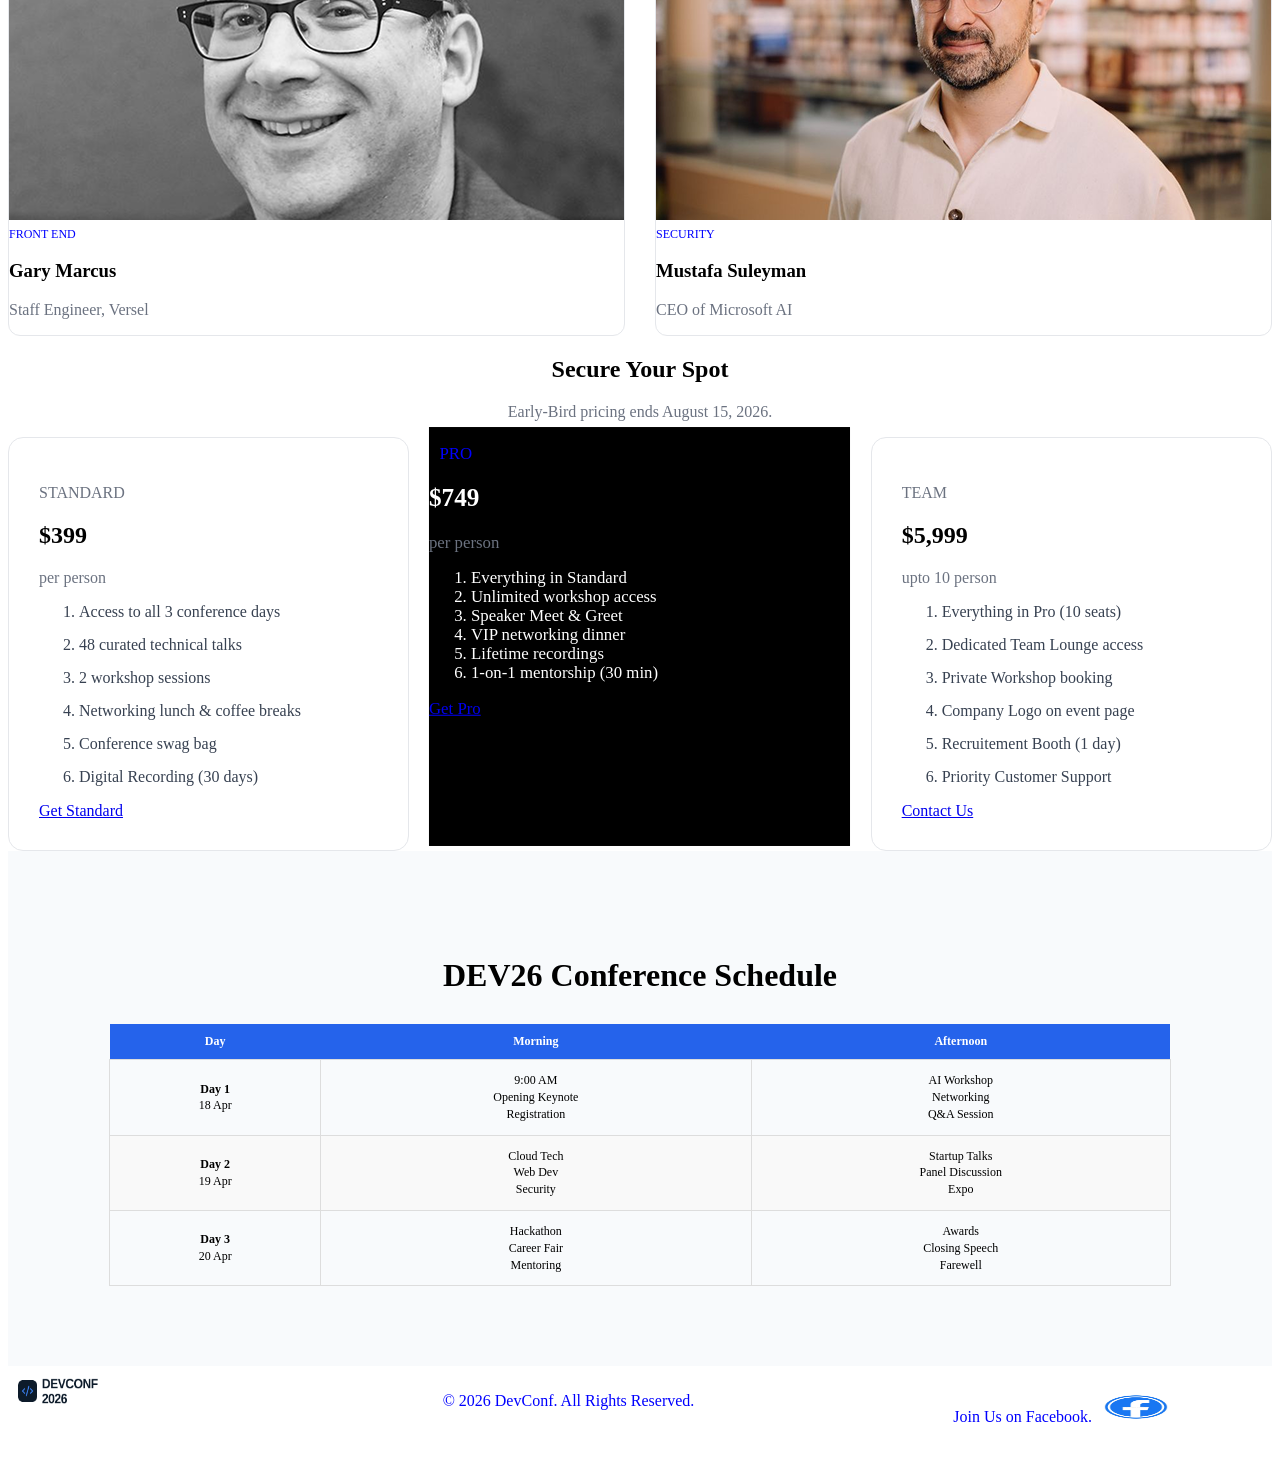
==== commit 705c8df3: "first commit" ====
--- a/index.html
+++ b/index.html
@@ -250,7 +250,7 @@
 <footer class="footer-design">
        
     <div>
-        <img src="./image/logo.png" alt=" logo">
+        <img src="./Image/logo.png" alt=" logo">
     </div>
     
     <div>
@@ -260,7 +260,7 @@
 </div>
 <div>
     <p class="footer-p">Join Us on Facebook.    
-    <img src="./image/logo2.png" alt=" FB">
+    <img src="./Image/logo2.png" alt=" FB">
     </p>
     </div>
 </footer>
